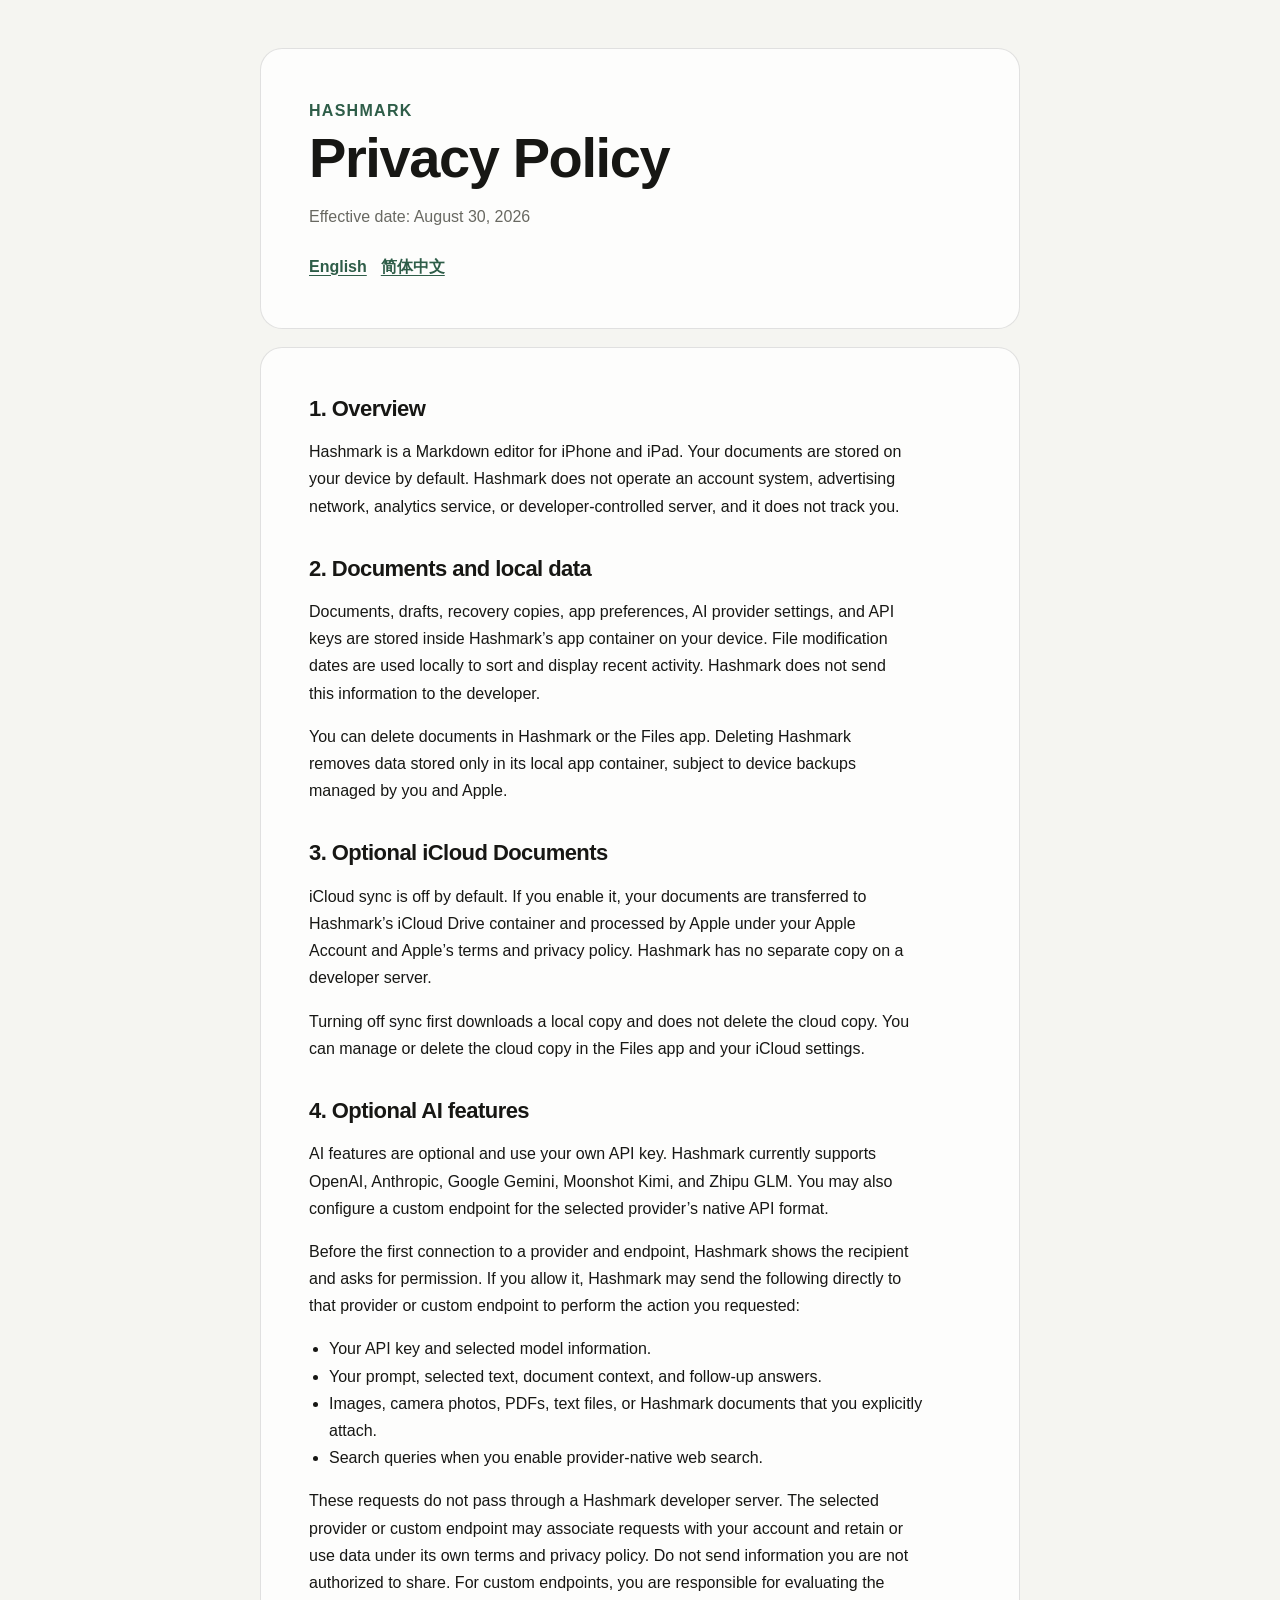
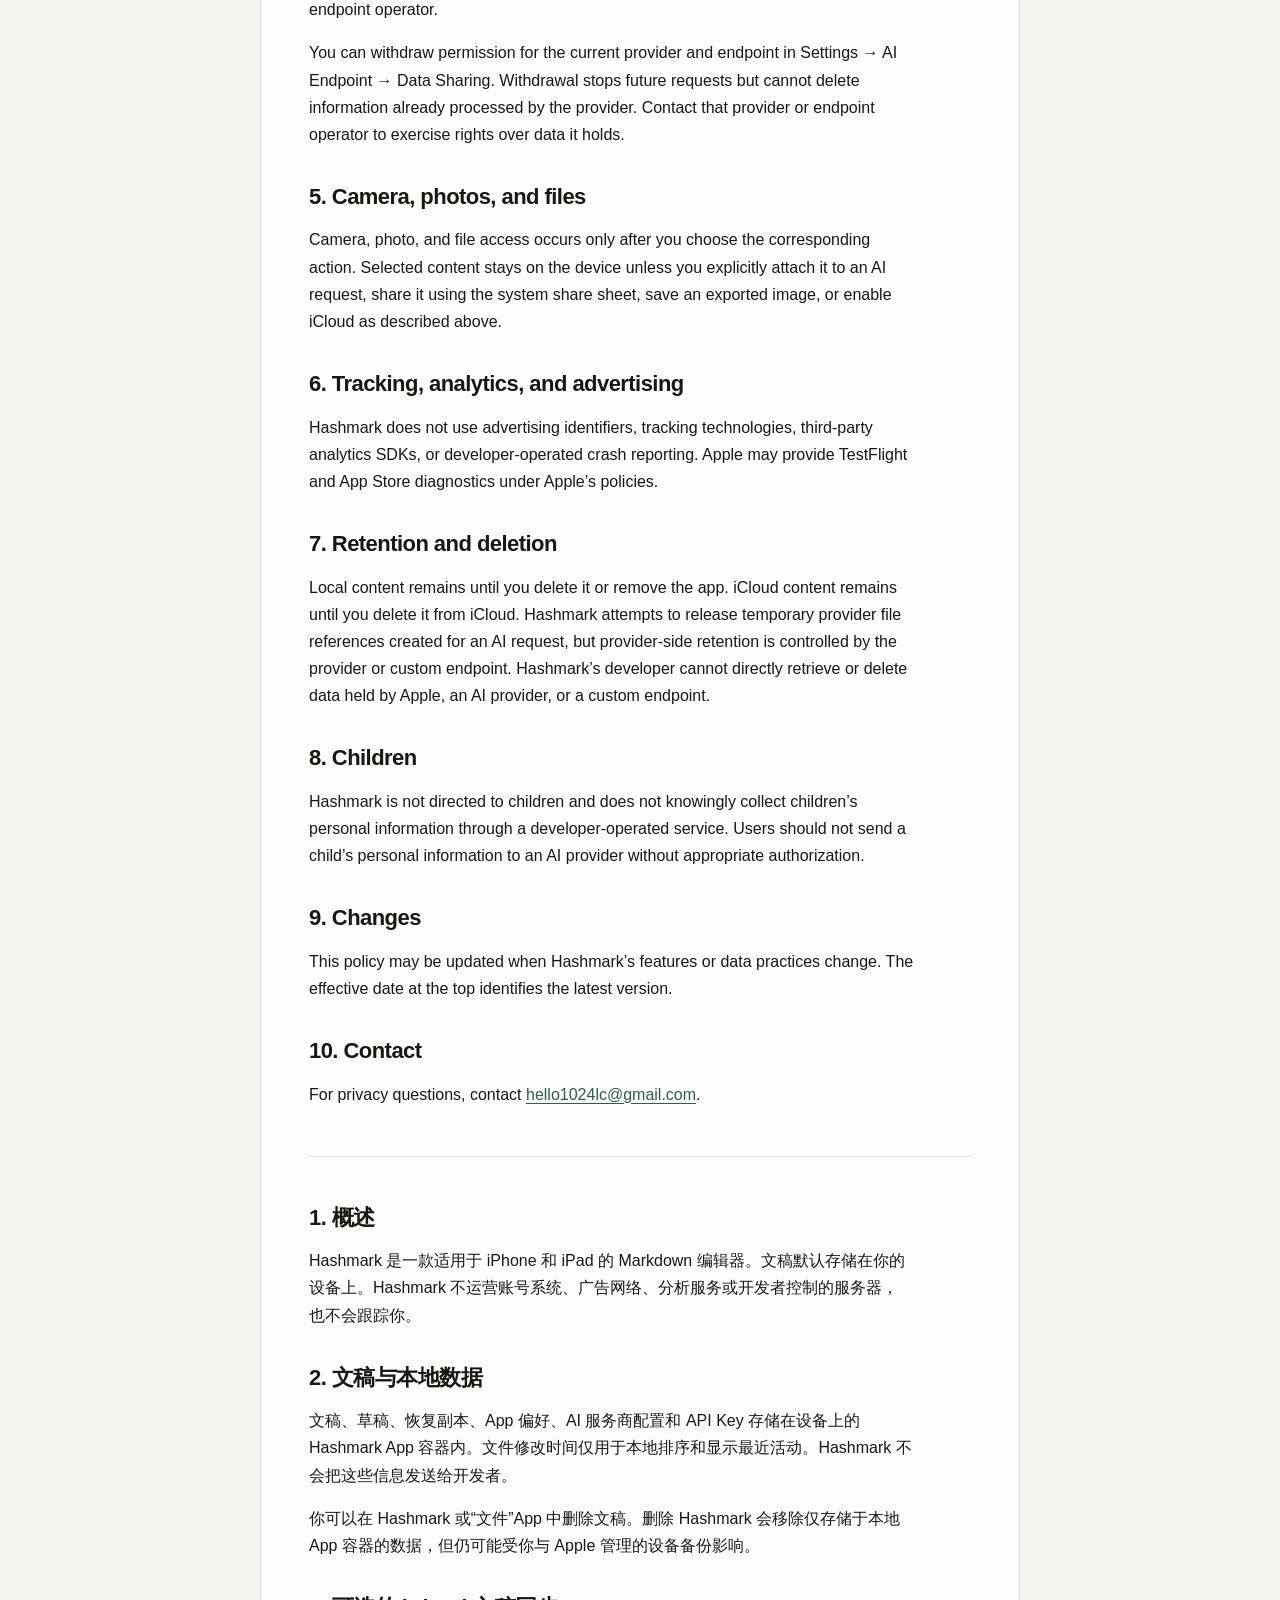
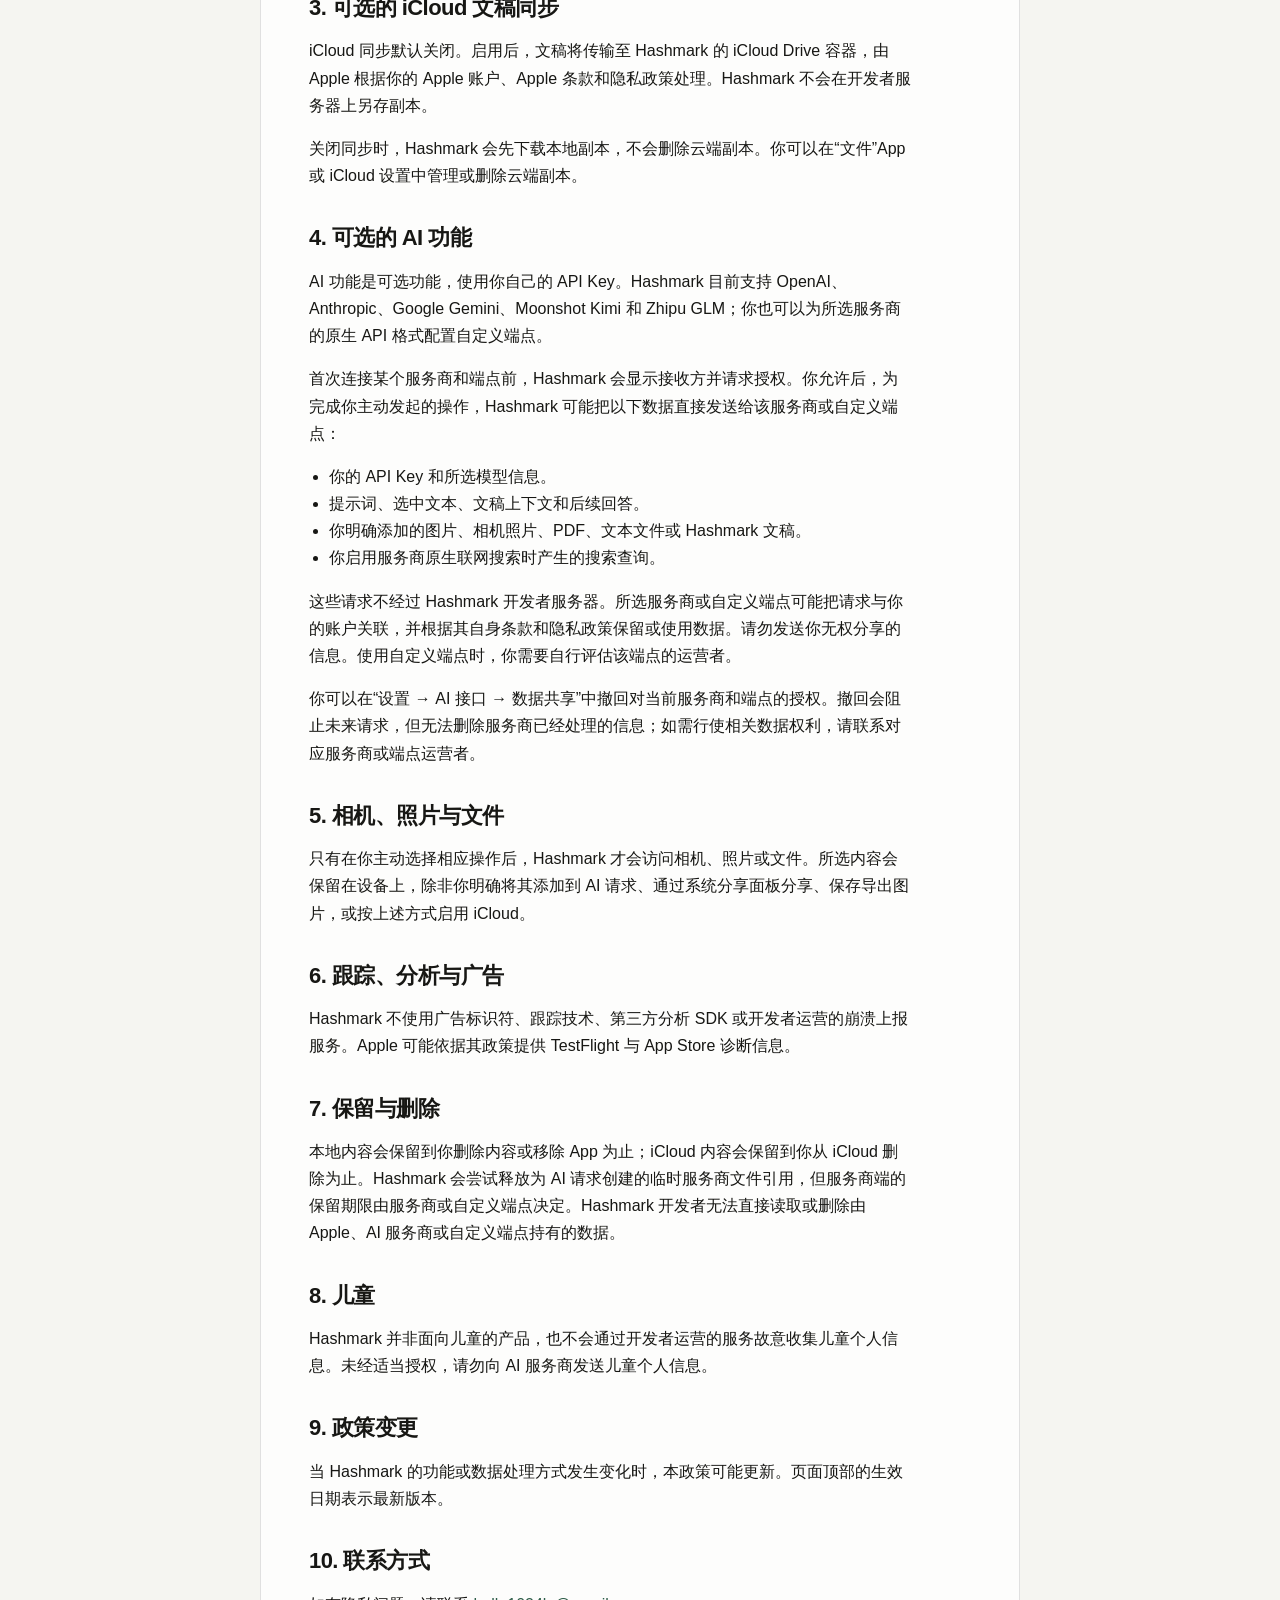
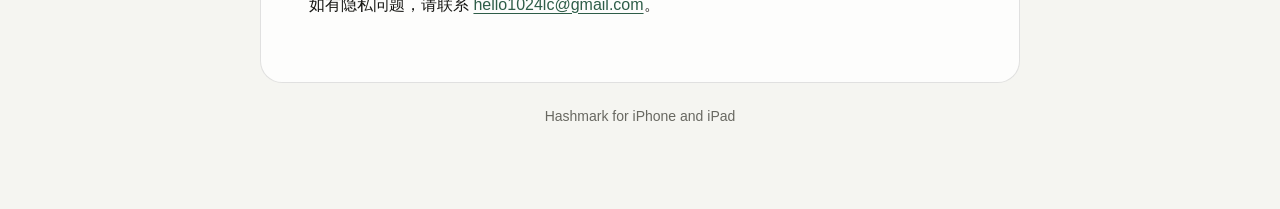
==== docs/privacy/index.html @ 3fbb25d0 "补齐隐私合规并准备 TestFlight 发布" ====
<!doctype html>
<html lang="en">
<head>
  <meta charset="utf-8">
  <meta name="viewport" content="width=device-width, initial-scale=1">
  <meta name="color-scheme" content="light dark">
  <title>Hashmark Privacy Policy</title>
  <meta name="description" content="Privacy Policy for the Hashmark Markdown editor for iPhone and iPad.">
  <style>
    :root {
      color-scheme: light dark;
      --page: #f5f5f1;
      --surface: rgba(255, 255, 255, 0.78);
      --text: #171714;
      --muted: #686861;
      --line: rgba(23, 23, 20, 0.12);
      --accent: #2e5d48;
    }
    @media (prefers-color-scheme: dark) {
      :root {
        --page: #111210;
        --surface: rgba(30, 31, 28, 0.82);
        --text: #f1f0e9;
        --muted: #b0afa7;
        --line: rgba(241, 240, 233, 0.14);
        --accent: #9bc8ae;
      }
    }
    * { box-sizing: border-box; }
    body {
      margin: 0;
      background: var(--page);
      color: var(--text);
      font: 16px/1.7 -apple-system, BlinkMacSystemFont, "SF Pro Text", "Segoe UI", sans-serif;
    }
    main {
      width: min(760px, calc(100% - 32px));
      margin: 48px auto 80px;
    }
    header, article {
      background: var(--surface);
      border: 1px solid var(--line);
      border-radius: 22px;
      padding: clamp(24px, 5vw, 48px);
      backdrop-filter: blur(18px);
      -webkit-backdrop-filter: blur(18px);
    }
    article { margin-top: 18px; }
    h1, h2 { letter-spacing: -0.025em; line-height: 1.2; }
    h1 { margin: 0 0 12px; font-size: clamp(34px, 8vw, 56px); }
    h2 { margin: 36px 0 10px; font-size: 22px; }
    h2:first-child { margin-top: 0; }
    p, li { max-width: 68ch; }
    ul { padding-left: 1.25rem; }
    a { color: var(--accent); text-underline-offset: 3px; }
    .eyebrow { color: var(--accent); font-weight: 700; letter-spacing: .08em; text-transform: uppercase; }
    .meta { color: var(--muted); margin: 0; }
    .languages { display: flex; gap: 14px; margin-top: 22px; }
    .languages a { font-weight: 600; }
    .notice {
      border-left: 3px solid var(--accent);
      padding-left: 16px;
      color: var(--muted);
    }
    .divider { border: 0; border-top: 1px solid var(--line); margin: 48px 0; }
    footer { color: var(--muted); margin-top: 22px; text-align: center; font-size: 14px; }
  </style>
</head>
<body>
  <main>
    <header>
      <div class="eyebrow">Hashmark</div>
      <h1>Privacy Policy</h1>
      <p class="meta">Effective date: August 30, 2026</p>
      <nav class="languages" aria-label="Language">
        <a href="#english">English</a>
        <a href="#chinese" lang="zh-Hans">简体中文</a>
      </nav>
    </header>

    <article id="english" lang="en">
      <h2>1. Overview</h2>
      <p>Hashmark is a Markdown editor for iPhone and iPad. Your documents are stored on your device by default. Hashmark does not operate an account system, advertising network, analytics service, or developer-controlled server, and it does not track you.</p>

      <h2>2. Documents and local data</h2>
      <p>Documents, drafts, recovery copies, app preferences, AI provider settings, and API keys are stored inside Hashmark’s app container on your device. File modification dates are used locally to sort and display recent activity. Hashmark does not send this information to the developer.</p>
      <p>You can delete documents in Hashmark or the Files app. Deleting Hashmark removes data stored only in its local app container, subject to device backups managed by you and Apple.</p>

      <h2>3. Optional iCloud Documents</h2>
      <p>iCloud sync is off by default. If you enable it, your documents are transferred to Hashmark’s iCloud Drive container and processed by Apple under your Apple Account and Apple’s terms and privacy policy. Hashmark has no separate copy on a developer server.</p>
      <p>Turning off sync first downloads a local copy and does not delete the cloud copy. You can manage or delete the cloud copy in the Files app and your iCloud settings.</p>

      <h2>4. Optional AI features</h2>
      <p>AI features are optional and use your own API key. Hashmark currently supports OpenAI, Anthropic, Google Gemini, Moonshot Kimi, and Zhipu GLM. You may also configure a custom endpoint for the selected provider’s native API format.</p>
      <p>Before the first connection to a provider and endpoint, Hashmark shows the recipient and asks for permission. If you allow it, Hashmark may send the following directly to that provider or custom endpoint to perform the action you requested:</p>
      <ul>
        <li>Your API key and selected model information.</li>
        <li>Your prompt, selected text, document context, and follow-up answers.</li>
        <li>Images, camera photos, PDFs, text files, or Hashmark documents that you explicitly attach.</li>
        <li>Search queries when you enable provider-native web search.</li>
      </ul>
      <p>These requests do not pass through a Hashmark developer server. The selected provider or custom endpoint may associate requests with your account and retain or use data under its own terms and privacy policy. Do not send information you are not authorized to share. For custom endpoints, you are responsible for evaluating the endpoint operator.</p>
      <p>You can withdraw permission for the current provider and endpoint in Settings → AI Endpoint → Data Sharing. Withdrawal stops future requests but cannot delete information already processed by the provider. Contact that provider or endpoint operator to exercise rights over data it holds.</p>

      <h2>5. Camera, photos, and files</h2>
      <p>Camera, photo, and file access occurs only after you choose the corresponding action. Selected content stays on the device unless you explicitly attach it to an AI request, share it using the system share sheet, save an exported image, or enable iCloud as described above.</p>

      <h2>6. Tracking, analytics, and advertising</h2>
      <p>Hashmark does not use advertising identifiers, tracking technologies, third-party analytics SDKs, or developer-operated crash reporting. Apple may provide TestFlight and App Store diagnostics under Apple’s policies.</p>

      <h2>7. Retention and deletion</h2>
      <p>Local content remains until you delete it or remove the app. iCloud content remains until you delete it from iCloud. Hashmark attempts to release temporary provider file references created for an AI request, but provider-side retention is controlled by the provider or custom endpoint. Hashmark’s developer cannot directly retrieve or delete data held by Apple, an AI provider, or a custom endpoint.</p>

      <h2>8. Children</h2>
      <p>Hashmark is not directed to children and does not knowingly collect children’s personal information through a developer-operated service. Users should not send a child’s personal information to an AI provider without appropriate authorization.</p>

      <h2>9. Changes</h2>
      <p>This policy may be updated when Hashmark’s features or data practices change. The effective date at the top identifies the latest version.</p>

      <h2>10. Contact</h2>
      <p>For privacy questions, contact <a href="mailto:hello1024lc@gmail.com">hello1024lc@gmail.com</a>.</p>

      <hr class="divider">

      <section id="chinese" lang="zh-Hans">
        <h2>1. 概述</h2>
        <p>Hashmark 是一款适用于 iPhone 和 iPad 的 Markdown 编辑器。文稿默认存储在你的设备上。Hashmark 不运营账号系统、广告网络、分析服务或开发者控制的服务器，也不会跟踪你。</p>

        <h2>2. 文稿与本地数据</h2>
        <p>文稿、草稿、恢复副本、App 偏好、AI 服务商配置和 API Key 存储在设备上的 Hashmark App 容器内。文件修改时间仅用于本地排序和显示最近活动。Hashmark 不会把这些信息发送给开发者。</p>
        <p>你可以在 Hashmark 或“文件”App 中删除文稿。删除 Hashmark 会移除仅存储于本地 App 容器的数据，但仍可能受你与 Apple 管理的设备备份影响。</p>

        <h2>3. 可选的 iCloud 文稿同步</h2>
        <p>iCloud 同步默认关闭。启用后，文稿将传输至 Hashmark 的 iCloud Drive 容器，由 Apple 根据你的 Apple 账户、Apple 条款和隐私政策处理。Hashmark 不会在开发者服务器上另存副本。</p>
        <p>关闭同步时，Hashmark 会先下载本地副本，不会删除云端副本。你可以在“文件”App 或 iCloud 设置中管理或删除云端副本。</p>

        <h2>4. 可选的 AI 功能</h2>
        <p>AI 功能是可选功能，使用你自己的 API Key。Hashmark 目前支持 OpenAI、Anthropic、Google Gemini、Moonshot Kimi 和 Zhipu GLM；你也可以为所选服务商的原生 API 格式配置自定义端点。</p>
        <p>首次连接某个服务商和端点前，Hashmark 会显示接收方并请求授权。你允许后，为完成你主动发起的操作，Hashmark 可能把以下数据直接发送给该服务商或自定义端点：</p>
        <ul>
          <li>你的 API Key 和所选模型信息。</li>
          <li>提示词、选中文本、文稿上下文和后续回答。</li>
          <li>你明确添加的图片、相机照片、PDF、文本文件或 Hashmark 文稿。</li>
          <li>你启用服务商原生联网搜索时产生的搜索查询。</li>
        </ul>
        <p>这些请求不经过 Hashmark 开发者服务器。所选服务商或自定义端点可能把请求与你的账户关联，并根据其自身条款和隐私政策保留或使用数据。请勿发送你无权分享的信息。使用自定义端点时，你需要自行评估该端点的运营者。</p>
        <p>你可以在“设置 → AI 接口 → 数据共享”中撤回对当前服务商和端点的授权。撤回会阻止未来请求，但无法删除服务商已经处理的信息；如需行使相关数据权利，请联系对应服务商或端点运营者。</p>

        <h2>5. 相机、照片与文件</h2>
        <p>只有在你主动选择相应操作后，Hashmark 才会访问相机、照片或文件。所选内容会保留在设备上，除非你明确将其添加到 AI 请求、通过系统分享面板分享、保存导出图片，或按上述方式启用 iCloud。</p>

        <h2>6. 跟踪、分析与广告</h2>
        <p>Hashmark 不使用广告标识符、跟踪技术、第三方分析 SDK 或开发者运营的崩溃上报服务。Apple 可能依据其政策提供 TestFlight 与 App Store 诊断信息。</p>

        <h2>7. 保留与删除</h2>
        <p>本地内容会保留到你删除内容或移除 App 为止；iCloud 内容会保留到你从 iCloud 删除为止。Hashmark 会尝试释放为 AI 请求创建的临时服务商文件引用，但服务商端的保留期限由服务商或自定义端点决定。Hashmark 开发者无法直接读取或删除由 Apple、AI 服务商或自定义端点持有的数据。</p>

        <h2>8. 儿童</h2>
        <p>Hashmark 并非面向儿童的产品，也不会通过开发者运营的服务故意收集儿童个人信息。未经适当授权，请勿向 AI 服务商发送儿童个人信息。</p>

        <h2>9. 政策变更</h2>
        <p>当 Hashmark 的功能或数据处理方式发生变化时，本政策可能更新。页面顶部的生效日期表示最新版本。</p>

        <h2>10. 联系方式</h2>
        <p>如有隐私问题，请联系 <a href="mailto:hello1024lc@gmail.com">hello1024lc@gmail.com</a>。</p>
      </section>
    </article>

    <footer>Hashmark for iPhone and iPad</footer>
  </main>
</body>
</html>
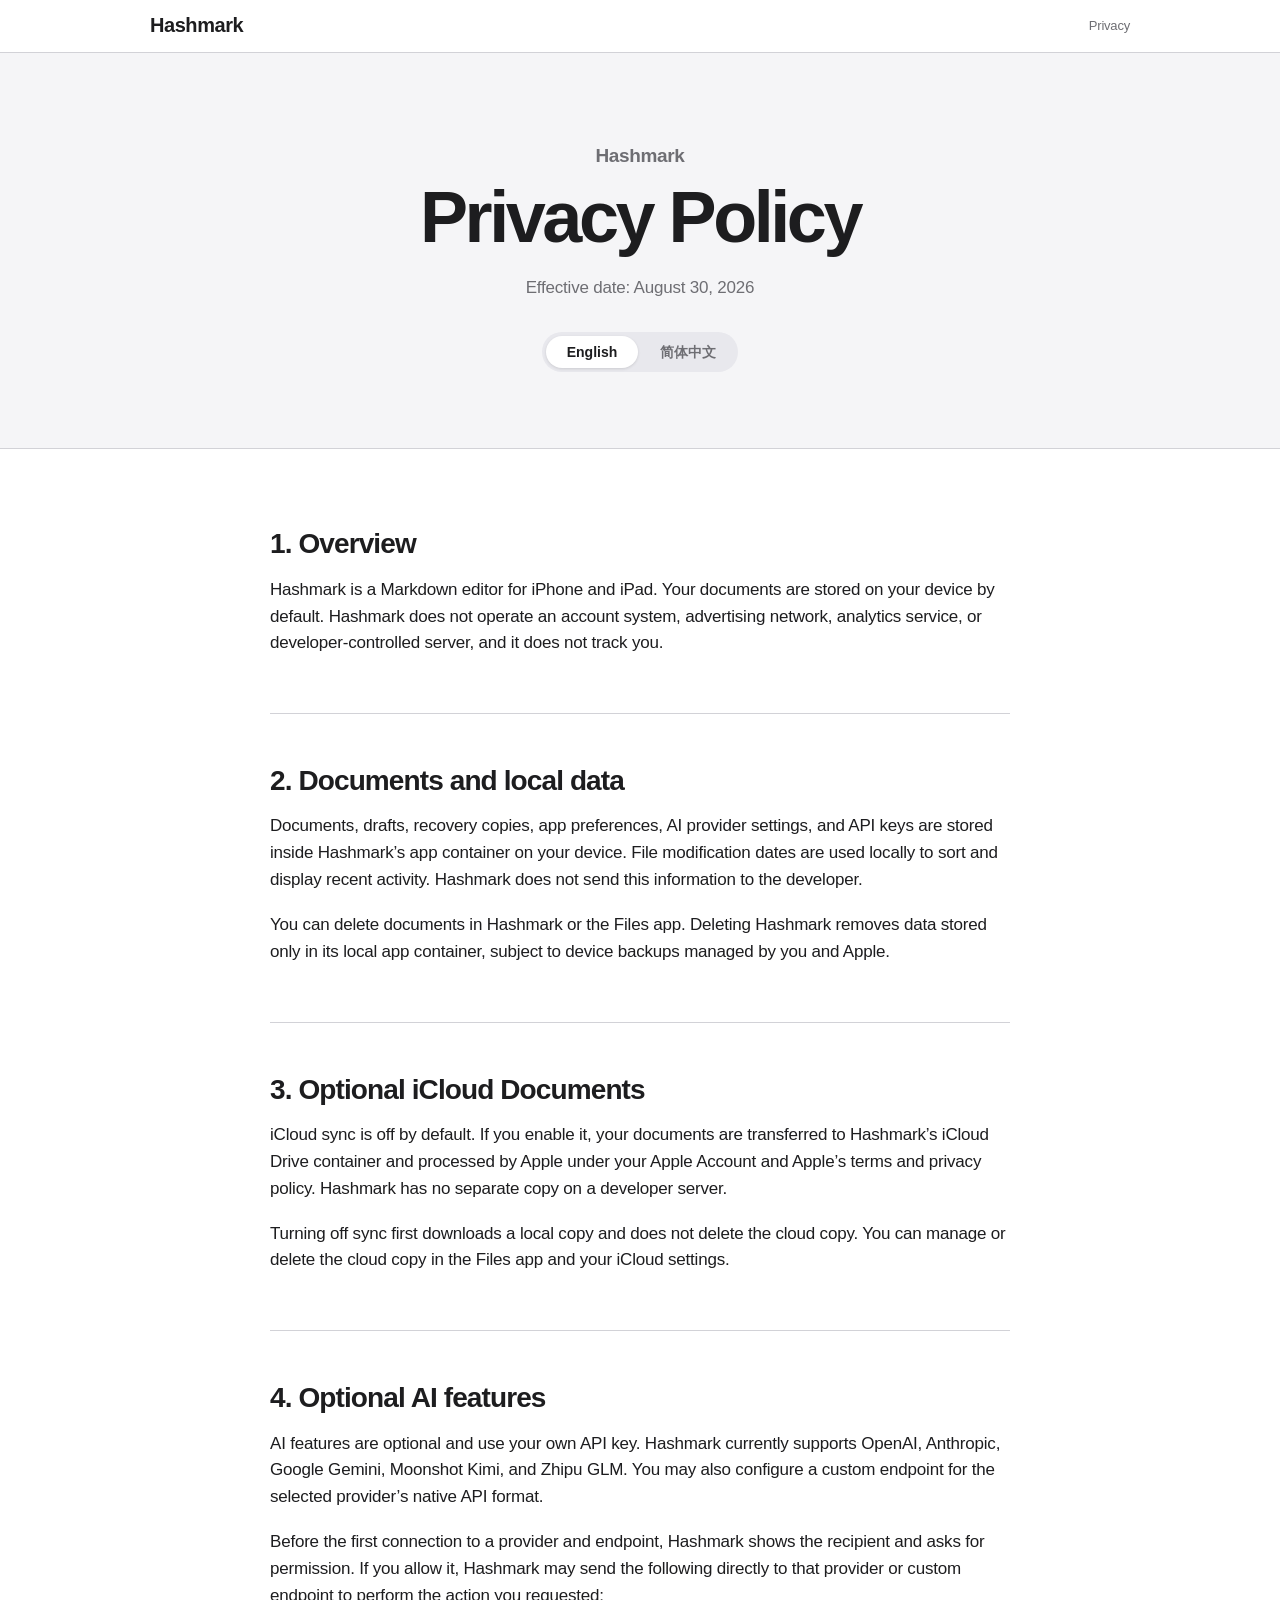
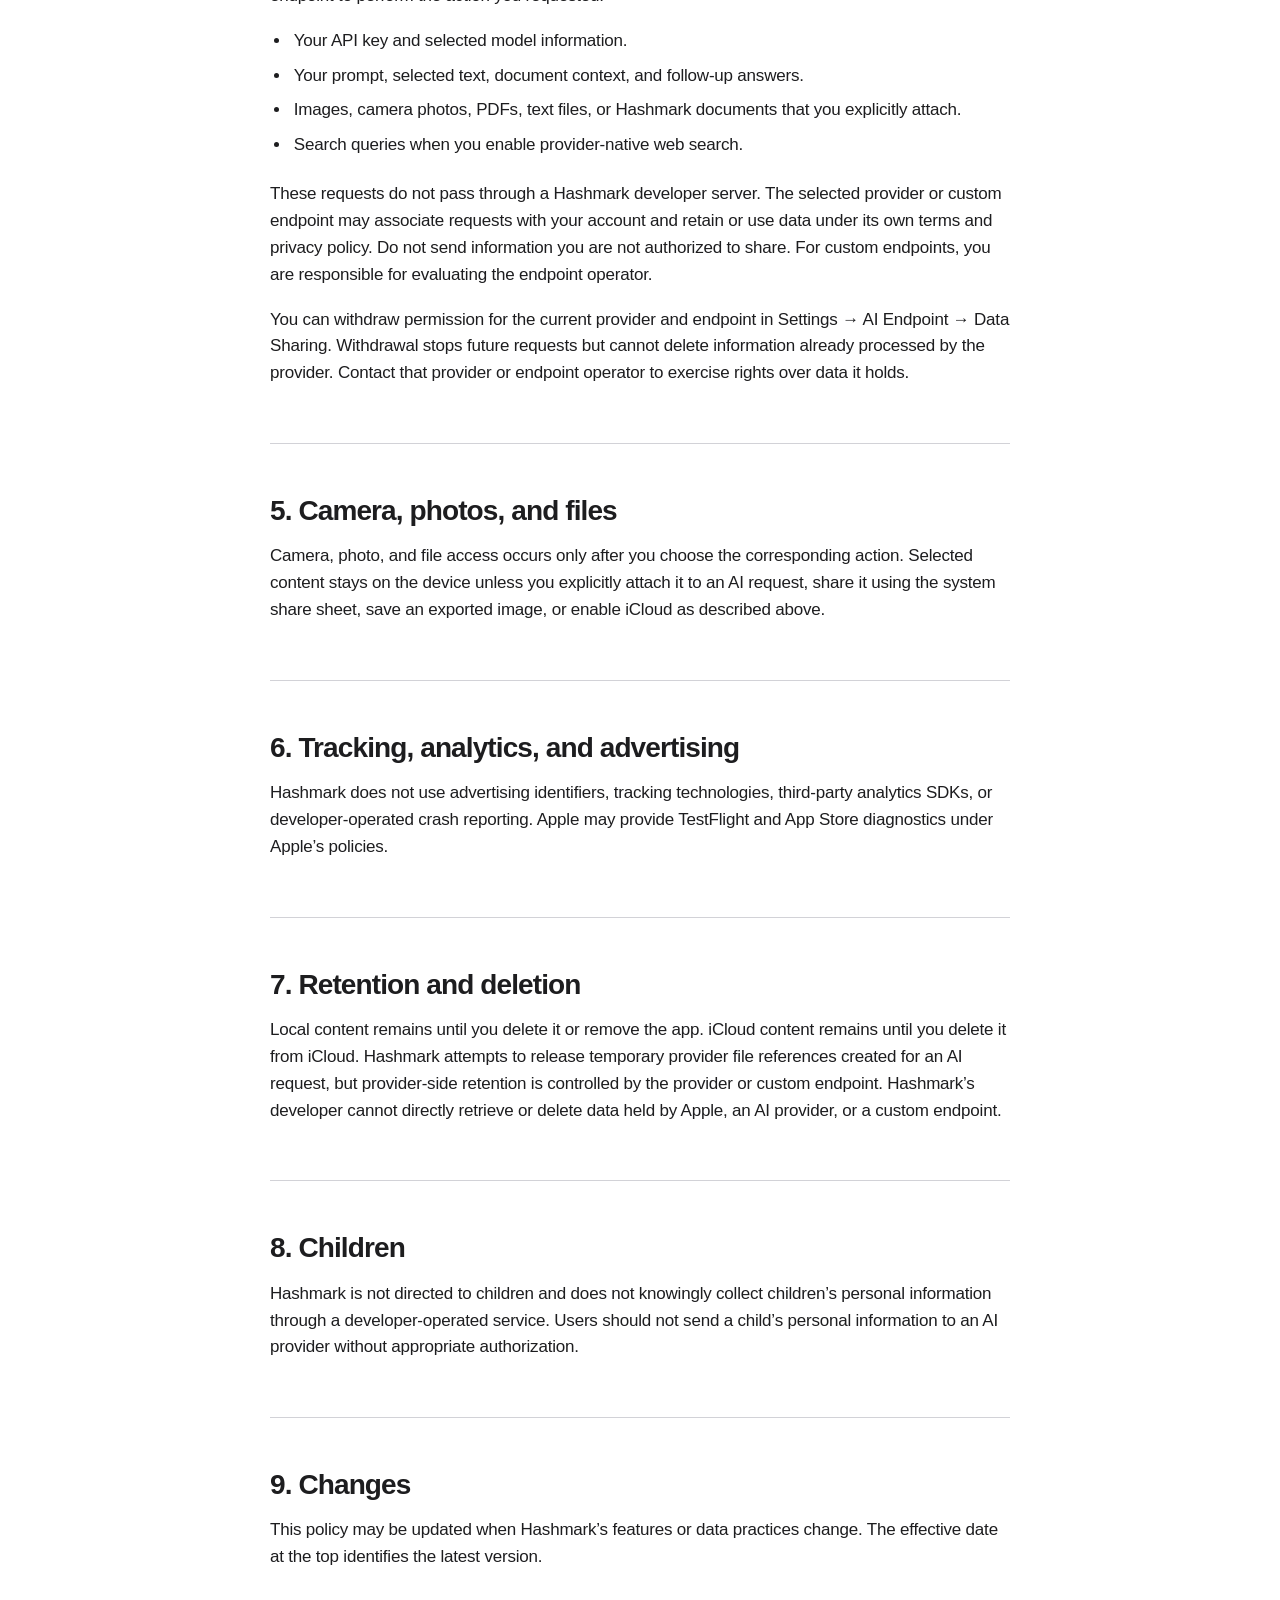
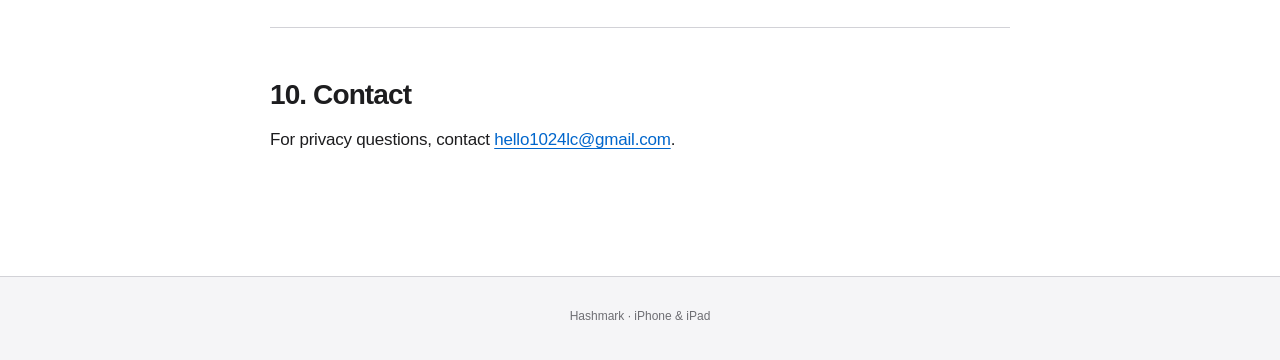
==== commit a5edfb9f: "优化隐私政策语言切换与 Apple 风格页面" ====
--- a/docs/privacy/index.html
+++ b/docs/privacy/index.html
@@ -9,76 +9,180 @@
   <style>
     :root {
       color-scheme: light dark;
-      --page: #f5f5f1;
-      --surface: rgba(255, 255, 255, 0.78);
-      --text: #171714;
-      --muted: #686861;
-      --line: rgba(23, 23, 20, 0.12);
-      --accent: #2e5d48;
+      --page: #ffffff;
+      --section: #f5f5f7;
+      --nav: rgba(255, 255, 255, 0.82);
+      --text: #1d1d1f;
+      --muted: #6e6e73;
+      --line: #d2d2d7;
+      --accent: #0066cc;
+      --segment: #e8e8ed;
+      --segment-active: #ffffff;
+      --segment-active-text: #1d1d1f;
     }
     @media (prefers-color-scheme: dark) {
       :root {
-        --page: #111210;
-        --surface: rgba(30, 31, 28, 0.82);
-        --text: #f1f0e9;
-        --muted: #b0afa7;
-        --line: rgba(241, 240, 233, 0.14);
-        --accent: #9bc8ae;
+        --page: #000000;
+        --section: #1d1d1f;
+        --nav: rgba(22, 22, 23, 0.82);
+        --text: #f5f5f7;
+        --muted: #a1a1a6;
+        --line: #424245;
+        --accent: #2997ff;
+        --segment: #2c2c2e;
+        --segment-active: #f5f5f7;
+        --segment-active-text: #1d1d1f;
       }
     }
     * { box-sizing: border-box; }
+    html { -webkit-text-size-adjust: 100%; }
     body {
       margin: 0;
       background: var(--page);
       color: var(--text);
-      font: 16px/1.7 -apple-system, BlinkMacSystemFont, "SF Pro Text", "Segoe UI", sans-serif;
-    }
-    main {
-      width: min(760px, calc(100% - 32px));
-      margin: 48px auto 80px;
-    }
-    header, article {
-      background: var(--surface);
-      border: 1px solid var(--line);
-      border-radius: 22px;
-      padding: clamp(24px, 5vw, 48px);
-      backdrop-filter: blur(18px);
-      -webkit-backdrop-filter: blur(18px);
-    }
-    article { margin-top: 18px; }
-    h1, h2 { letter-spacing: -0.025em; line-height: 1.2; }
-    h1 { margin: 0 0 12px; font-size: clamp(34px, 8vw, 56px); }
-    h2 { margin: 36px 0 10px; font-size: 22px; }
-    h2:first-child { margin-top: 0; }
-    p, li { max-width: 68ch; }
-    ul { padding-left: 1.25rem; }
+      font: 17px/1.58 -apple-system, BlinkMacSystemFont, "SF Pro Text", "Helvetica Neue", Arial, sans-serif;
+      letter-spacing: -0.012em;
+      -webkit-font-smoothing: antialiased;
+    }
+    .site-nav {
+      position: sticky;
+      top: 0;
+      z-index: 10;
+      border-bottom: 1px solid var(--line);
+      background: var(--nav);
+      backdrop-filter: saturate(180%) blur(20px);
+      -webkit-backdrop-filter: saturate(180%) blur(20px);
+    }
+    .site-nav-inner {
+      width: min(980px, calc(100% - 44px));
+      height: 52px;
+      margin: 0 auto;
+      display: flex;
+      align-items: center;
+      justify-content: space-between;
+    }
+    .wordmark { font-size: 20px; font-weight: 600; letter-spacing: -0.022em; }
+    .nav-section { color: var(--muted); font-size: 13px; font-weight: 500; }
+    main { min-height: calc(100vh - 52px); }
+    .hero {
+      border-bottom: 1px solid var(--line);
+      background: var(--section);
+      padding: 88px 24px 76px;
+      text-align: center;
+    }
+    .hero-inner { width: min(760px, 100%); margin: 0 auto; }
+    h1, h2 { line-height: 1.08; }
+    h1 {
+      margin: 8px 0 18px;
+      font-size: clamp(46px, 8vw, 72px);
+      font-weight: 700;
+      letter-spacing: -0.048em;
+    }
+    h2 {
+      margin: 56px 0 17px;
+      padding-top: 52px;
+      border-top: 1px solid var(--line);
+      font-size: 28px;
+      font-weight: 600;
+      letter-spacing: -0.032em;
+    }
+    h2:first-child { margin-top: 0; padding-top: 0; border-top: 0; }
+    p { margin: 0 0 18px; }
+    ul { margin: 2px 0 22px; padding-left: 1.3rem; }
+    li { margin: 8px 0; padding-left: 3px; }
     a { color: var(--accent); text-underline-offset: 3px; }
-    .eyebrow { color: var(--accent); font-weight: 700; letter-spacing: .08em; text-transform: uppercase; }
-    .meta { color: var(--muted); margin: 0; }
-    .languages { display: flex; gap: 14px; margin-top: 22px; }
-    .languages a { font-weight: 600; }
-    .notice {
-      border-left: 3px solid var(--accent);
-      padding-left: 16px;
+    .eyebrow {
       color: var(--muted);
-    }
-    .divider { border: 0; border-top: 1px solid var(--line); margin: 48px 0; }
-    footer { color: var(--muted); margin-top: 22px; text-align: center; font-size: 14px; }
+      font-size: 19px;
+      font-weight: 600;
+      letter-spacing: -0.018em;
+    }
+    .meta { color: var(--muted); margin: 0; font-size: 17px; }
+    .languages {
+      display: inline-flex;
+      gap: 4px;
+      margin-top: 30px;
+      padding: 4px;
+      border-radius: 999px;
+      background: var(--segment);
+    }
+    .language-option {
+      appearance: none;
+      border: 0;
+      border-radius: 999px;
+      min-width: 92px;
+      padding: 8px 15px;
+      background: transparent;
+      color: var(--muted);
+      font: inherit;
+      font-size: 14px;
+      font-weight: 600;
+      line-height: 1.2;
+      cursor: pointer;
+    }
+    .language-option[aria-pressed="true"] {
+      background: var(--segment-active);
+      color: var(--segment-active-text);
+      box-shadow: 0 1px 3px rgba(0, 0, 0, 0.12);
+    }
+    .language-option:focus-visible {
+      outline: 3px solid var(--accent);
+      outline-offset: 2px;
+    }
+    .localized-copy[hidden], .policy-panel[hidden] { display: none; }
+    .policy-panel {
+      width: min(740px, calc(100% - 48px));
+      margin: 0 auto;
+      padding: 80px 0 104px;
+    }
+    footer {
+      border-top: 1px solid var(--line);
+      background: var(--section);
+      color: var(--muted);
+      padding: 30px 24px 34px;
+      text-align: center;
+      font-size: 12px;
+      letter-spacing: 0;
+    }
+    @media (max-width: 600px) {
+      .site-nav-inner { width: calc(100% - 32px); }
+      .hero { padding: 58px 20px 52px; }
+      h1 { font-size: 44px; }
+      .policy-panel { width: calc(100% - 40px); padding: 58px 0 76px; }
+      h2 { margin-top: 44px; padding-top: 42px; font-size: 25px; }
+    }
   </style>
 </head>
 <body>
+  <div class="site-nav">
+    <div class="site-nav-inner">
+      <span class="wordmark">Hashmark</span>
+      <span class="nav-section">
+        <span class="localized-copy" data-language-copy="en">Privacy</span>
+        <span class="localized-copy" data-language-copy="zh-Hans" lang="zh-Hans" hidden>隐私</span>
+      </span>
+    </div>
+  </div>
   <main>
-    <header>
-      <div class="eyebrow">Hashmark</div>
-      <h1>Privacy Policy</h1>
-      <p class="meta">Effective date: August 30, 2026</p>
-      <nav class="languages" aria-label="Language">
-        <a href="#english">English</a>
-        <a href="#chinese" lang="zh-Hans">简体中文</a>
-      </nav>
+    <header class="hero">
+      <div class="hero-inner">
+        <div class="eyebrow">Hashmark</div>
+        <h1>
+          <span class="localized-copy" data-language-copy="en">Privacy Policy</span>
+          <span class="localized-copy" data-language-copy="zh-Hans" lang="zh-Hans" hidden>隐私政策</span>
+        </h1>
+        <p class="meta">
+          <span class="localized-copy" data-language-copy="en">Effective date: August 30, 2026</span>
+          <span class="localized-copy" data-language-copy="zh-Hans" lang="zh-Hans" hidden>生效日期：2026 年 8 月 30 日</span>
+        </p>
+        <nav class="languages" id="language-selector" aria-label="Policy language">
+          <button class="language-option" type="button" data-language-option="en" aria-controls="english" aria-pressed="true">English</button>
+          <button class="language-option" type="button" data-language-option="zh-Hans" aria-controls="chinese" aria-pressed="false" lang="zh-Hans">简体中文</button>
+        </nav>
+      </div>
     </header>
 
-    <article id="english" lang="en">
+    <article class="policy-panel" id="english" lang="en">
       <h2>1. Overview</h2>
       <p>Hashmark is a Markdown editor for iPhone and iPad. Your documents are stored on your device by default. Hashmark does not operate an account system, advertising network, analytics service, or developer-controlled server, and it does not track you.</p>
 
@@ -119,10 +223,9 @@
 
       <h2>10. Contact</h2>
       <p>For privacy questions, contact <a href="mailto:hello1024lc@gmail.com">hello1024lc@gmail.com</a>.</p>
-
-      <hr class="divider">
-
-      <section id="chinese" lang="zh-Hans">
+    </article>
+
+    <article class="policy-panel" id="chinese" lang="zh-Hans" hidden>
         <h2>1. 概述</h2>
         <p>Hashmark 是一款适用于 iPhone 和 iPad 的 Markdown 编辑器。文稿默认存储在你的设备上。Hashmark 不运营账号系统、广告网络、分析服务或开发者控制的服务器，也不会跟踪你。</p>
 
@@ -163,10 +266,78 @@
 
         <h2>10. 联系方式</h2>
         <p>如有隐私问题，请联系 <a href="mailto:hello1024lc@gmail.com">hello1024lc@gmail.com</a>。</p>
-      </section>
     </article>
 
-    <footer>Hashmark for iPhone and iPad</footer>
+    <footer>Hashmark · iPhone &amp; iPad</footer>
   </main>
+  <script>
+    (() => {
+      const languageOptions = Array.from(document.querySelectorAll("[data-language-option]"));
+      const localizedCopies = Array.from(document.querySelectorAll("[data-language-copy]"));
+      const languageSelector = document.getElementById("language-selector");
+      const description = document.querySelector('meta[name="description"]');
+      const panels = {
+        en: document.getElementById("english"),
+        "zh-Hans": document.getElementById("chinese")
+      };
+
+      const languageFromHash = () => {
+        const hash = window.location.hash.toLowerCase();
+        if (hash === "#chinese" || hash === "#zh-hans") return "zh-Hans";
+        if (hash === "#english" || hash === "#en") return "en";
+        return null;
+      };
+
+      const preferredLanguage = () => {
+        const languages = navigator.languages?.length
+          ? navigator.languages
+          : [navigator.language || "en"];
+        return languages.some((language) => language.toLowerCase().startsWith("zh"))
+          ? "zh-Hans"
+          : "en";
+      };
+
+      const showLanguage = (language, updateHash = false) => {
+        const selected = language === "zh-Hans" ? "zh-Hans" : "en";
+        document.documentElement.lang = selected;
+        document.title = selected === "zh-Hans"
+          ? "Hashmark 隐私政策"
+          : "Hashmark Privacy Policy";
+        languageSelector.setAttribute(
+          "aria-label",
+          selected === "zh-Hans" ? "隐私政策语言" : "Policy language"
+        );
+        description.content = selected === "zh-Hans"
+          ? "Hashmark iPhone 与 iPad Markdown 编辑器隐私政策。"
+          : "Privacy Policy for the Hashmark Markdown editor for iPhone and iPad.";
+
+        Object.entries(panels).forEach(([key, panel]) => {
+          panel.hidden = key !== selected;
+        });
+        localizedCopies.forEach((copy) => {
+          copy.hidden = copy.dataset.languageCopy !== selected;
+        });
+        languageOptions.forEach((option) => {
+          option.setAttribute("aria-pressed", String(option.dataset.languageOption === selected));
+        });
+
+        if (updateHash) {
+          const hash = selected === "zh-Hans" ? "#chinese" : "#english";
+          history.replaceState(null, "", hash);
+        }
+      };
+
+      languageOptions.forEach((option) => {
+        option.addEventListener("click", () => {
+          showLanguage(option.dataset.languageOption, true);
+        });
+      });
+      window.addEventListener("hashchange", () => {
+        showLanguage(languageFromHash() || preferredLanguage());
+      });
+
+      showLanguage(languageFromHash() || preferredLanguage());
+    })();
+  </script>
 </body>
 </html>
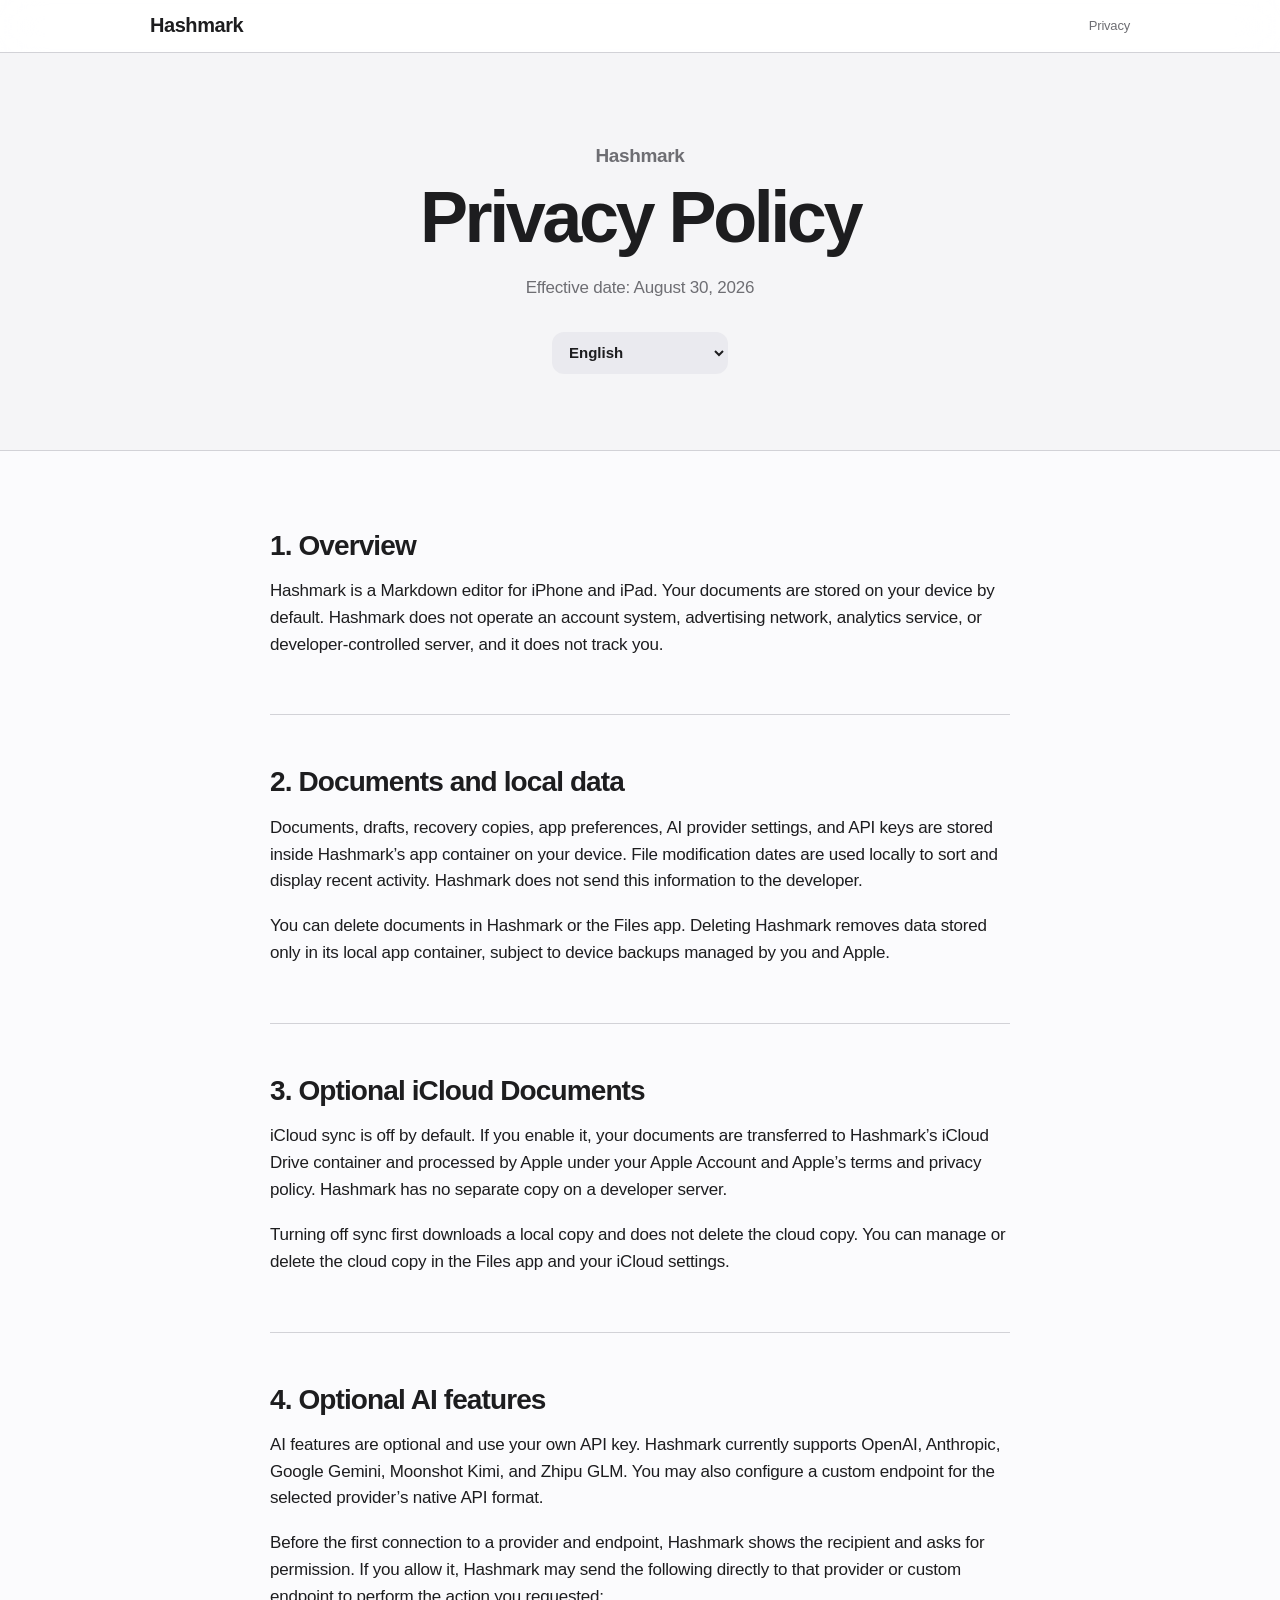
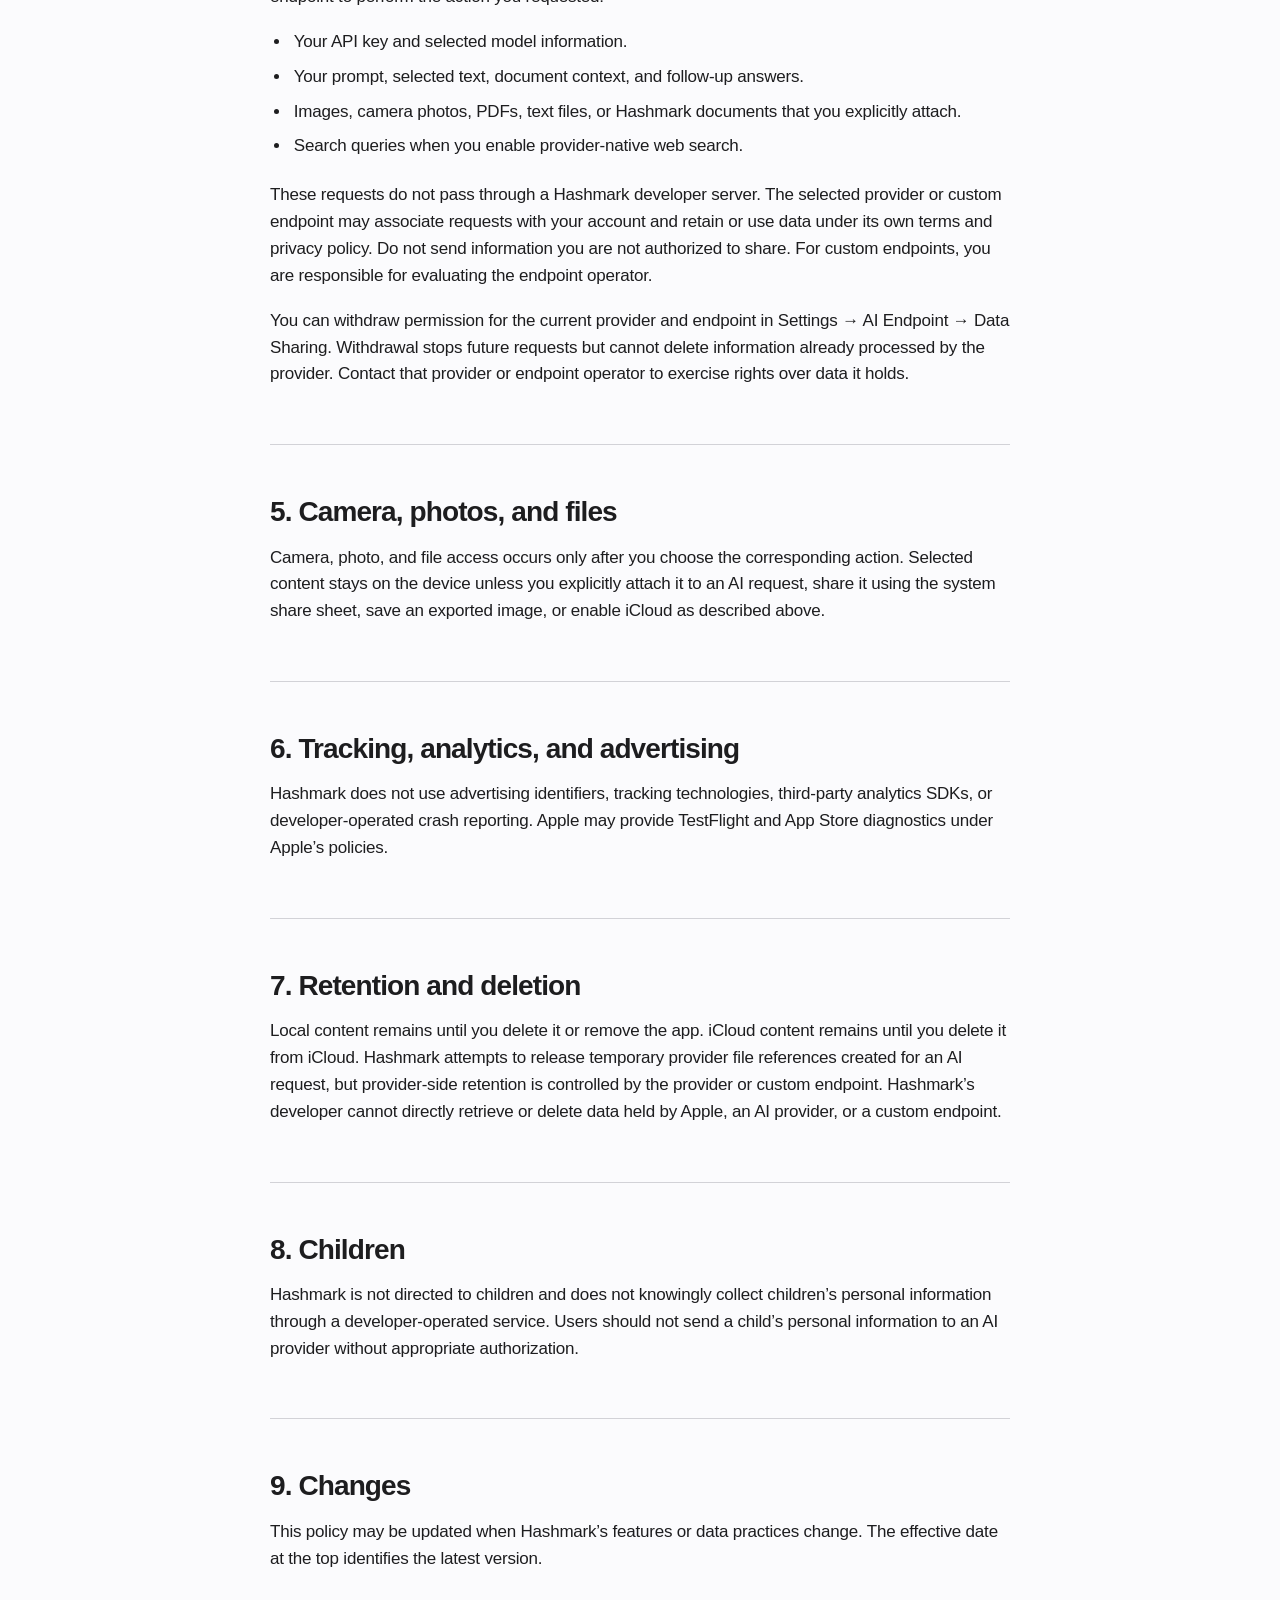
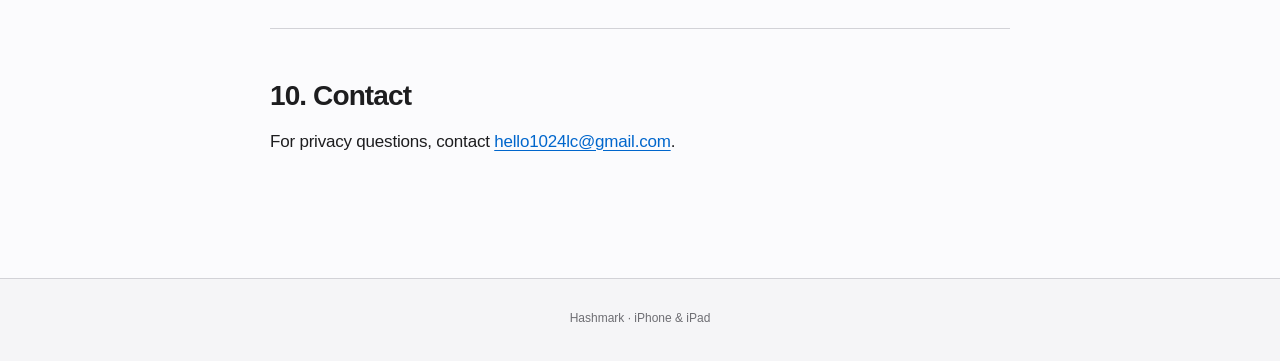
==== commit 6ff20259: "完善七语言隐私政策与显式语言路由" ====
--- a/docs/privacy/index.html
+++ b/docs/privacy/index.html
@@ -9,29 +9,27 @@
   <style>
     :root {
       color-scheme: light dark;
-      --page: #ffffff;
+      --page: #fbfbfd;
       --section: #f5f5f7;
       --nav: rgba(255, 255, 255, 0.82);
       --text: #1d1d1f;
       --muted: #6e6e73;
       --line: #d2d2d7;
       --accent: #0066cc;
-      --segment: #e8e8ed;
-      --segment-active: #ffffff;
-      --segment-active-text: #1d1d1f;
+      --control: rgba(232, 232, 237, 0.82);
+      --control-hover: #e2e2e7;
     }
     @media (prefers-color-scheme: dark) {
       :root {
-        --page: #000000;
+        --page: #0f0f11;
         --section: #1d1d1f;
         --nav: rgba(22, 22, 23, 0.82);
         --text: #f5f5f7;
         --muted: #a1a1a6;
         --line: #424245;
         --accent: #2997ff;
-        --segment: #2c2c2e;
-        --segment-active: #f5f5f7;
-        --segment-active-text: #1d1d1f;
+        --control: rgba(44, 44, 46, 0.9);
+        --control-hover: #3a3a3c;
       }
     }
     * { box-sizing: border-box; }
@@ -71,7 +69,11 @@
       text-align: center;
     }
     .hero-inner { width: min(760px, 100%); margin: 0 auto; }
-    h1, h2 { line-height: 1.08; }
+    h1, h2 {
+      line-height: 1.08;
+      overflow-wrap: anywhere;
+      hyphens: auto;
+    }
     h1 {
       margin: 8px 0 18px;
       font-size: clamp(46px, 8vw, 72px);
@@ -98,36 +100,42 @@
       letter-spacing: -0.018em;
     }
     .meta { color: var(--muted); margin: 0; font-size: 17px; }
-    .languages {
+    .language-control {
       display: inline-flex;
-      gap: 4px;
+      align-items: center;
       margin-top: 30px;
-      padding: 4px;
-      border-radius: 999px;
-      background: var(--segment);
-    }
-    .language-option {
-      appearance: none;
-      border: 0;
-      border-radius: 999px;
-      min-width: 92px;
-      padding: 8px 15px;
-      background: transparent;
-      color: var(--muted);
+      border-radius: 12px;
+    }
+    .language-select {
+      min-width: 176px;
+      min-height: 42px;
+      border: 1px solid transparent;
+      border-radius: 12px;
+      padding: 8px 12px;
+      background: var(--control);
+      color: var(--text);
       font: inherit;
-      font-size: 14px;
+      font-size: 15px;
       font-weight: 600;
       line-height: 1.2;
       cursor: pointer;
-    }
-    .language-option[aria-pressed="true"] {
-      background: var(--segment-active);
-      color: var(--segment-active-text);
-      box-shadow: 0 1px 3px rgba(0, 0, 0, 0.12);
-    }
-    .language-option:focus-visible {
+      transition: background-color 160ms ease, border-color 160ms ease;
+    }
+    .language-select:hover { background: var(--control-hover); }
+    .language-select:focus-visible {
       outline: 3px solid var(--accent);
-      outline-offset: 2px;
+      outline-offset: 3px;
+    }
+    .visually-hidden {
+      position: absolute;
+      width: 1px;
+      height: 1px;
+      padding: 0;
+      margin: -1px;
+      overflow: hidden;
+      clip: rect(0, 0, 0, 0);
+      white-space: nowrap;
+      border: 0;
     }
     .localized-copy[hidden], .policy-panel[hidden] { display: none; }
     .policy-panel {
@@ -147,9 +155,20 @@
     @media (max-width: 600px) {
       .site-nav-inner { width: calc(100% - 32px); }
       .hero { padding: 58px 20px 52px; }
-      h1 { font-size: 44px; }
+      h1 { font-size: clamp(34px, 11vw, 44px); }
       .policy-panel { width: calc(100% - 40px); padding: 58px 0 76px; }
       h2 { margin-top: 44px; padding-top: 42px; font-size: 25px; }
+      .language-select { min-width: 168px; }
+    }
+    @media (prefers-reduced-motion: reduce) {
+      .language-select { transition: none; }
+    }
+    @media (prefers-reduced-transparency: reduce) {
+      .site-nav {
+        background: var(--page);
+        backdrop-filter: none;
+        -webkit-backdrop-filter: none;
+      }
     }
   </style>
 </head>
@@ -157,32 +176,31 @@
   <div class="site-nav">
     <div class="site-nav-inner">
       <span class="wordmark">Hashmark</span>
-      <span class="nav-section">
-        <span class="localized-copy" data-language-copy="en">Privacy</span>
-        <span class="localized-copy" data-language-copy="zh-Hans" lang="zh-Hans" hidden>隐私</span>
-      </span>
+      <span class="nav-section" id="nav-section-title">Privacy</span>
     </div>
   </div>
   <main>
     <header class="hero">
       <div class="hero-inner">
         <div class="eyebrow">Hashmark</div>
-        <h1>
-          <span class="localized-copy" data-language-copy="en">Privacy Policy</span>
-          <span class="localized-copy" data-language-copy="zh-Hans" lang="zh-Hans" hidden>隐私政策</span>
-        </h1>
-        <p class="meta">
-          <span class="localized-copy" data-language-copy="en">Effective date: August 30, 2026</span>
-          <span class="localized-copy" data-language-copy="zh-Hans" lang="zh-Hans" hidden>生效日期：2026 年 8 月 30 日</span>
-        </p>
-        <nav class="languages" id="language-selector" aria-label="Policy language">
-          <button class="language-option" type="button" data-language-option="en" aria-controls="english" aria-pressed="true">English</button>
-          <button class="language-option" type="button" data-language-option="zh-Hans" aria-controls="chinese" aria-pressed="false" lang="zh-Hans">简体中文</button>
-        </nav>
+        <h1 id="policy-title">Privacy Policy</h1>
+        <p class="meta" id="effective-date">Effective date: August 30, 2026</p>
+        <div class="language-control">
+          <label class="visually-hidden" for="language-selector" id="language-selector-label">Policy language</label>
+          <select class="language-select" id="language-selector" aria-labelledby="language-selector-label">
+            <option value="en">English</option>
+            <option value="zh-Hans">简体中文</option>
+            <option value="zh-Hant">繁體中文</option>
+            <option value="ja">日本語</option>
+            <option value="ko">한국어</option>
+            <option value="de">Deutsch</option>
+            <option value="ru">Русский</option>
+          </select>
+        </div>
       </div>
     </header>
 
-    <article class="policy-panel" id="english" lang="en">
+    <article class="policy-panel" id="policy-en" data-policy-language="en" lang="en">
       <h2>1. Overview</h2>
       <p>Hashmark is a Markdown editor for iPhone and iPad. Your documents are stored on your device by default. Hashmark does not operate an account system, advertising network, analytics service, or developer-controlled server, and it does not track you.</p>
 
@@ -225,7 +243,7 @@
       <p>For privacy questions, contact <a href="mailto:hello1024lc@gmail.com">hello1024lc@gmail.com</a>.</p>
     </article>
 
-    <article class="policy-panel" id="chinese" lang="zh-Hans" hidden>
+    <article class="policy-panel" id="policy-zh-Hans" data-policy-language="zh-Hans" lang="zh-Hans" hidden>
         <h2>1. 概述</h2>
         <p>Hashmark 是一款适用于 iPhone 和 iPad 的 Markdown 编辑器。文稿默认存储在你的设备上。Hashmark 不运营账号系统、广告网络、分析服务或开发者控制的服务器，也不会跟踪你。</p>
 
@@ -268,17 +286,302 @@
         <p>如有隐私问题，请联系 <a href="mailto:hello1024lc@gmail.com">hello1024lc@gmail.com</a>。</p>
     </article>
 
+    <article class="policy-panel" id="policy-zh-Hant" data-policy-language="zh-Hant" lang="zh-Hant" hidden>
+      <h2>1. 概覽</h2>
+      <p>Hashmark 是一款適用於 iPhone 和 iPad 的 Markdown 編輯器。文件預設儲存在你的裝置上。Hashmark 不營運帳號系統、廣告網路、分析服務或由開發者控制的伺服器，也不會追蹤你。</p>
+
+      <h2>2. 文件與本機資料</h2>
+      <p>文件、草稿、復原副本、App 偏好設定、AI 服務提供者設定和 API 金鑰均儲存在裝置上的 Hashmark App 容器內。檔案修改日期僅用於本機排序和顯示最近活動。Hashmark 不會將這些資訊傳送給開發者。</p>
+      <p>你可以在 Hashmark 或「檔案」App 中刪除文件。刪除 Hashmark 會移除僅儲存在本機 App 容器中的資料，但仍可能受到你與 Apple 管理的裝置備份影響。</p>
+
+      <h2>3. 選用的 iCloud 文件同步</h2>
+      <p>iCloud 同步預設關閉。啟用後，文件會傳輸至 Hashmark 的 iCloud Drive 容器，並由 Apple 依照你的 Apple 帳號、Apple 條款及隱私權政策處理。Hashmark 不會在開發者伺服器上另存副本。</p>
+      <p>關閉同步時，Hashmark 會先下載本機副本，且不會刪除雲端副本。你可以在「檔案」App 或 iCloud 設定中管理或刪除雲端副本。</p>
+
+      <h2>4. 選用的 AI 功能</h2>
+      <p>AI 功能為選用功能，並使用你自己的 API 金鑰。Hashmark 目前支援 OpenAI、Anthropic、Google Gemini、Moonshot Kimi 和 Zhipu GLM。你也可以為所選服務提供者的原生 API 格式設定自訂端點。</p>
+      <p>首次連線至某個服務提供者和端點前，Hashmark 會顯示資料接收方並要求你的許可。你允許後，為完成你主動要求的操作，Hashmark 可能將下列資料直接傳送至該服務提供者或自訂端點：</p>
+      <ul>
+        <li>你的 API 金鑰和所選模型資訊。</li>
+        <li>提示詞、選取的文字、文件內容和後續回答。</li>
+        <li>你明確加入的圖片、相機照片、PDF、文字檔或 Hashmark 文件。</li>
+        <li>你啟用服務提供者原生網路搜尋時產生的搜尋查詢。</li>
+      </ul>
+      <p>這些要求不會經過 Hashmark 開發者伺服器。所選服務提供者或自訂端點可能將要求與你的帳號連結，並依照其自身條款及隱私權政策保留或使用資料。請勿傳送你無權分享的資訊。使用自訂端點時，你有責任評估該端點的營運者。</p>
+      <p>你可以在「設定 → AI 端點 → 資料共享」中撤回目前服務提供者和端點的許可。撤回會阻止未來的要求，但無法刪除服務提供者已處理的資訊。如需行使與其持有資料相關的權利，請聯絡該服務提供者或端點營運者。</p>
+
+      <h2>5. 相機、照片與檔案</h2>
+      <p>只有在你主動選擇相應操作後，Hashmark 才會存取相機、照片或檔案。所選內容會保留在裝置上，除非你明確將其加入 AI 要求、透過系統分享表單分享、儲存匯出的圖片，或依照上述方式啟用 iCloud。</p>
+
+      <h2>6. 追蹤、分析與廣告</h2>
+      <p>Hashmark 不使用廣告識別碼、追蹤技術、第三方分析 SDK 或開發者營運的當機回報服務。Apple 可能依照其政策提供 TestFlight 和 App Store 診斷資訊。</p>
+
+      <h2>7. 保留與刪除</h2>
+      <p>本機內容會保留到你刪除內容或移除 App 為止。iCloud 內容會保留到你從 iCloud 刪除為止。Hashmark 會嘗試釋放為 AI 要求建立的暫時服務提供者檔案參照，但服務提供者端的保留期間由該服務提供者或自訂端點控制。Hashmark 開發者無法直接擷取或刪除由 Apple、AI 服務提供者或自訂端點持有的資料。</p>
+
+      <h2>8. 兒童</h2>
+      <p>Hashmark 並非以兒童為對象，也不會透過開發者營運的服務故意收集兒童的個人資訊。未取得適當授權前，請勿將兒童的個人資訊傳送給 AI 服務提供者。</p>
+
+      <h2>9. 政策變更</h2>
+      <p>當 Hashmark 的功能或資料處理方式有所變更時，本政策可能會更新。頁面頂端的生效日期表示最新版本。</p>
+
+      <h2>10. 聯絡方式</h2>
+      <p>如有隱私權問題，請聯絡 <a href="mailto:hello1024lc@gmail.com">hello1024lc@gmail.com</a>。</p>
+    </article>
+
+    <article class="policy-panel" id="policy-ja" data-policy-language="ja" lang="ja" hidden>
+      <h2>1. 概要</h2>
+      <p>Hashmarkは、iPhoneとiPad向けのMarkdownエディタです。書類は初期設定では端末上に保存されます。Hashmarkは、アカウントシステム、広告ネットワーク、分析サービス、開発者が管理するサーバを運営しておらず、ユーザーを追跡しません。</p>
+
+      <h2>2. 書類とローカルデータ</h2>
+      <p>書類、下書き、復旧用コピー、Appの設定、AIプロバイダの設定、APIキーは、端末上のHashmarkのAppコンテナ内に保存されます。ファイルの更新日時は、最近のアクティビティの並べ替えと表示のために端末内でのみ使用されます。Hashmarkがこれらの情報を開発者へ送信することはありません。</p>
+      <p>書類はHashmarkまたは「ファイル」Appから削除できます。Hashmarkを削除すると、ローカルのAppコンテナにのみ保存されているデータは削除されます。ただし、ユーザーとAppleが管理する端末バックアップの影響を受ける場合があります。</p>
+
+      <h2>3. 任意のiCloud書類同期</h2>
+      <p>iCloud同期は初期設定ではオフです。有効にすると、書類はHashmarkのiCloud Driveコンテナへ転送され、ユーザーのApple Account、Appleの規約、プライバシーポリシーに基づいてAppleが処理します。Hashmarkが開発者のサーバに別のコピーを保持することはありません。</p>
+      <p>同期をオフにする際は、Hashmarkが先にローカルコピーをダウンロードします。クラウド上のコピーは削除されません。クラウド上のコピーは「ファイル」AppまたはiCloud設定で管理、削除できます。</p>
+
+      <h2>4. 任意のAI機能</h2>
+      <p>AI機能は任意であり、ユーザー自身のAPIキーを使用します。Hashmarkは現在、OpenAI、Anthropic、Google Gemini、Moonshot Kimi、Zhipu GLMに対応しています。選択したプロバイダのネイティブAPI形式に対応するカスタムエンドポイントも設定できます。</p>
+      <p>プロバイダとエンドポイントへ初めて接続する前に、Hashmarkはデータの送信先を表示し、許可を求めます。許可した場合、ユーザーが要求した処理を行うために、次のデータがそのプロバイダまたはカスタムエンドポイントへ直接送信されることがあります。</p>
+      <ul>
+        <li>APIキーと選択したモデルの情報。</li>
+        <li>プロンプト、選択したテキスト、書類のコンテキスト、追加の回答。</li>
+        <li>ユーザーが明示的に添付した画像、カメラ写真、PDF、テキストファイル、Hashmarkの書類。</li>
+        <li>プロバイダのネイティブWeb検索を有効にした場合の検索クエリ。</li>
+      </ul>
+      <p>これらのリクエストはHashmark開発者のサーバを経由しません。選択したプロバイダまたはカスタムエンドポイントは、独自の規約とプライバシーポリシーに基づき、リクエストをユーザーのアカウントに関連付け、データを保持または使用する場合があります。共有する権限のない情報を送信しないでください。カスタムエンドポイントを使用する場合、その運営者を評価する責任はユーザーにあります。</p>
+      <p>現在のプロバイダとエンドポイントに対する許可は、「設定 → AIエンドポイント → データ共有」で撤回できます。撤回すると今後のリクエストは停止しますが、プロバイダがすでに処理した情報は削除されません。プロバイダが保持するデータに関する権利を行使する場合は、そのプロバイダまたはエンドポイントの運営者にお問い合わせください。</p>
+
+      <h2>5. カメラ、写真、ファイル</h2>
+      <p>カメラ、写真、ファイルへのアクセスは、ユーザーが対応する操作を選択した場合にのみ行われます。選択した内容は、AIリクエストへ明示的に添付する、システムの共有シートで共有する、書き出した画像を保存する、または上記の方法でiCloudを有効にする場合を除き、端末上に保持されます。</p>
+
+      <h2>6. 追跡、分析、広告</h2>
+      <p>Hashmarkは、広告識別子、追跡技術、第三者の分析SDK、開発者が運営するクラッシュ報告サービスを使用しません。Appleは、独自のポリシーに基づいてTestFlightおよびApp Storeの診断情報を提供する場合があります。</p>
+
+      <h2>7. 保持と削除</h2>
+      <p>ローカルの内容は、ユーザーが削除するかAppを削除するまで保持されます。iCloudの内容は、ユーザーがiCloudから削除するまで保持されます。Hashmarkは、AIリクエストのために作成した一時的なプロバイダ側ファイル参照の解放を試みますが、プロバイダ側の保持期間は、そのプロバイダまたはカスタムエンドポイントによって管理されます。Hashmarkの開発者は、Apple、AIプロバイダ、カスタムエンドポイントが保持するデータを直接取得または削除できません。</p>
+
+      <h2>8. 子ども</h2>
+      <p>Hashmarkは子どもを対象としておらず、開発者が運営するサービスを通じて子どもの個人情報を意図的に収集しません。適切な権限がない限り、子どもの個人情報をAIプロバイダへ送信しないでください。</p>
+
+      <h2>9. 変更</h2>
+      <p>Hashmarkの機能またはデータの取り扱いが変更された場合、本ポリシーを更新することがあります。ページ上部の発効日が最新バージョンを示します。</p>
+
+      <h2>10. お問い合わせ</h2>
+      <p>プライバシーに関するお問い合わせは、<a href="mailto:hello1024lc@gmail.com">hello1024lc@gmail.com</a>までご連絡ください。</p>
+    </article>
+
+    <article class="policy-panel" id="policy-ko" data-policy-language="ko" lang="ko" hidden>
+      <h2>1. 개요</h2>
+      <p>Hashmark는 iPhone 및 iPad용 Markdown 편집기입니다. 문서는 기본적으로 사용자의 기기에 저장됩니다. Hashmark는 계정 시스템, 광고 네트워크, 분석 서비스 또는 개발자가 관리하는 서버를 운영하지 않으며 사용자를 추적하지 않습니다.</p>
+
+      <h2>2. 문서 및 로컬 데이터</h2>
+      <p>문서, 초안, 복구 사본, App 환경설정, AI 제공업체 설정 및 API 키는 기기의 Hashmark App 컨테이너 안에 저장됩니다. 파일 수정 날짜는 최근 활동을 정렬하고 표시하기 위해 기기에서만 사용됩니다. Hashmark는 이 정보를 개발자에게 전송하지 않습니다.</p>
+      <p>Hashmark 또는 파일 App에서 문서를 삭제할 수 있습니다. Hashmark를 삭제하면 로컬 App 컨테이너에만 저장된 데이터가 삭제됩니다. 다만 사용자와 Apple이 관리하는 기기 백업의 영향을 받을 수 있습니다.</p>
+
+      <h2>3. 선택적 iCloud 문서 동기화</h2>
+      <p>iCloud 동기화는 기본적으로 꺼져 있습니다. 사용자가 활성화하면 문서가 Hashmark의 iCloud Drive 컨테이너로 전송되며 Apple이 사용자의 Apple Account, Apple 약관 및 개인정보 처리방침에 따라 처리합니다. Hashmark는 개발자 서버에 별도의 사본을 보관하지 않습니다.</p>
+      <p>동기화를 끄면 Hashmark가 먼저 로컬 사본을 다운로드하며 클라우드 사본은 삭제하지 않습니다. 파일 App 또는 iCloud 설정에서 클라우드 사본을 관리하거나 삭제할 수 있습니다.</p>
+
+      <h2>4. 선택적 AI 기능</h2>
+      <p>AI 기능은 선택 사항이며 사용자의 API 키를 사용합니다. Hashmark는 현재 OpenAI, Anthropic, Google Gemini, Moonshot Kimi 및 Zhipu GLM을 지원합니다. 선택한 제공업체의 기본 API 형식에 맞는 사용자 지정 엔드포인트를 설정할 수도 있습니다.</p>
+      <p>제공업체와 엔드포인트에 처음 연결하기 전에 Hashmark는 데이터 수신자를 표시하고 사용자의 허가를 요청합니다. 사용자가 허용하면 요청한 작업을 수행하기 위해 다음 데이터가 해당 제공업체 또는 사용자 지정 엔드포인트로 직접 전송될 수 있습니다.</p>
+      <ul>
+        <li>API 키와 선택한 모델 정보.</li>
+        <li>프롬프트, 선택한 텍스트, 문서 컨텍스트 및 후속 답변.</li>
+        <li>사용자가 명시적으로 첨부한 이미지, 카메라 사진, PDF, 텍스트 파일 또는 Hashmark 문서.</li>
+        <li>제공업체의 기본 웹 검색을 활성화했을 때의 검색어.</li>
+      </ul>
+      <p>이러한 요청은 Hashmark 개발자 서버를 거치지 않습니다. 선택한 제공업체 또는 사용자 지정 엔드포인트는 자체 약관과 개인정보 처리방침에 따라 요청을 사용자 계정과 연결하고 데이터를 보관하거나 사용할 수 있습니다. 공유할 권한이 없는 정보를 전송하지 마십시오. 사용자 지정 엔드포인트를 사용하는 경우 해당 운영자를 평가할 책임은 사용자에게 있습니다.</p>
+      <p>현재 제공업체 및 엔드포인트에 대한 허가는 설정 → AI 엔드포인트 → 데이터 공유에서 철회할 수 있습니다. 철회하면 향후 요청은 중단되지만 제공업체가 이미 처리한 정보는 삭제되지 않습니다. 제공업체가 보유한 데이터와 관련된 권리를 행사하려면 해당 제공업체 또는 엔드포인트 운영자에게 문의하십시오.</p>
+
+      <h2>5. 카메라, 사진 및 파일</h2>
+      <p>카메라, 사진 및 파일 접근은 사용자가 해당 작업을 선택한 경우에만 이루어집니다. 선택한 콘텐츠는 AI 요청에 명시적으로 첨부하거나, 시스템 공유 시트로 공유하거나, 내보낸 이미지를 저장하거나, 위에서 설명한 방식으로 iCloud를 활성화하지 않는 한 기기에 남아 있습니다.</p>
+
+      <h2>6. 추적, 분석 및 광고</h2>
+      <p>Hashmark는 광고 식별자, 추적 기술, 제3자 분석 SDK 또는 개발자가 운영하는 충돌 보고 서비스를 사용하지 않습니다. Apple은 자체 정책에 따라 TestFlight 및 App Store 진단 정보를 제공할 수 있습니다.</p>
+
+      <h2>7. 보관 및 삭제</h2>
+      <p>로컬 콘텐츠는 사용자가 삭제하거나 App을 제거할 때까지 보관됩니다. iCloud 콘텐츠는 사용자가 iCloud에서 삭제할 때까지 보관됩니다. Hashmark는 AI 요청을 위해 생성된 임시 제공업체 파일 참조를 해제하려고 시도하지만 제공업체 측 보관 기간은 해당 제공업체 또는 사용자 지정 엔드포인트가 관리합니다. Hashmark 개발자는 Apple, AI 제공업체 또는 사용자 지정 엔드포인트가 보유한 데이터를 직접 조회하거나 삭제할 수 없습니다.</p>
+
+      <h2>8. 아동</h2>
+      <p>Hashmark는 아동을 대상으로 하지 않으며 개발자가 운영하는 서비스를 통해 아동의 개인정보를 고의로 수집하지 않습니다. 적절한 권한 없이 아동의 개인정보를 AI 제공업체로 전송하지 마십시오.</p>
+
+      <h2>9. 변경</h2>
+      <p>Hashmark의 기능 또는 데이터 처리 방식이 변경되면 이 정책이 업데이트될 수 있습니다. 페이지 상단의 시행일이 최신 버전을 나타냅니다.</p>
+
+      <h2>10. 문의</h2>
+      <p>개인정보 보호 관련 문의는 <a href="mailto:hello1024lc@gmail.com">hello1024lc@gmail.com</a>으로 연락해 주십시오.</p>
+    </article>
+
+    <article class="policy-panel" id="policy-de" data-policy-language="de" lang="de" hidden>
+      <h2>1. Überblick</h2>
+      <p>Hashmark ist ein Markdown-Editor für iPhone und iPad. Deine Dokumente werden standardmäßig auf deinem Gerät gespeichert. Hashmark betreibt kein Kontosystem, Werbenetzwerk, keinen Analysedienst und keinen vom Entwickler kontrollierten Server. Hashmark verfolgt dich nicht.</p>
+
+      <h2>2. Dokumente und lokale Daten</h2>
+      <p>Dokumente, Entwürfe, Wiederherstellungskopien, App-Einstellungen, Einstellungen für KI-Anbieter und API-Schlüssel werden im App-Container von Hashmark auf deinem Gerät gespeichert. Änderungsdaten von Dateien werden nur lokal verwendet, um letzte Aktivitäten zu sortieren und anzuzeigen. Hashmark sendet diese Informationen nicht an den Entwickler.</p>
+      <p>Du kannst Dokumente in Hashmark oder in der Dateien-App löschen. Wenn du Hashmark löschst, werden Daten entfernt, die nur im lokalen App-Container gespeichert sind. Von dir und Apple verwaltete Gerätesicherungen können davon unberührt bleiben.</p>
+
+      <h2>3. Optionale iCloud-Dokumente</h2>
+      <p>Die iCloud-Synchronisierung ist standardmäßig deaktiviert. Wenn du sie aktivierst, werden deine Dokumente in den iCloud Drive-Container von Hashmark übertragen und von Apple gemäß deinem Apple Account sowie den Bedingungen und Datenschutzrichtlinien von Apple verarbeitet. Hashmark speichert keine separate Kopie auf einem Entwickler-Server.</p>
+      <p>Beim Deaktivieren der Synchronisierung lädt Hashmark zunächst eine lokale Kopie herunter und löscht die Cloud-Kopie nicht. Du kannst die Cloud-Kopie in der Dateien-App oder in deinen iCloud-Einstellungen verwalten oder löschen.</p>
+
+      <h2>4. Optionale KI-Funktionen</h2>
+      <p>KI-Funktionen sind optional und verwenden deinen eigenen API-Schlüssel. Hashmark unterstützt derzeit OpenAI, Anthropic, Google Gemini, Moonshot Kimi und Zhipu GLM. Du kannst außerdem einen benutzerdefinierten Endpunkt für das native API-Format des ausgewählten Anbieters konfigurieren.</p>
+      <p>Vor der ersten Verbindung mit einem Anbieter und Endpunkt zeigt Hashmark den Empfänger an und bittet um deine Erlaubnis. Wenn du zustimmst, kann Hashmark die folgenden Daten direkt an diesen Anbieter oder benutzerdefinierten Endpunkt senden, um die von dir angeforderte Aktion auszuführen:</p>
+      <ul>
+        <li>Deinen API-Schlüssel und Informationen zum ausgewählten Modell.</li>
+        <li>Deine Eingabe, ausgewählten Text, Dokumentkontext und weitere Antworten.</li>
+        <li>Bilder, Kamerafotos, PDF-Dateien, Textdateien oder Hashmark-Dokumente, die du ausdrücklich anhängst.</li>
+        <li>Suchanfragen, wenn du die native Websuche des Anbieters aktivierst.</li>
+      </ul>
+      <p>Diese Anfragen laufen nicht über einen Server des Hashmark-Entwicklers. Der ausgewählte Anbieter oder benutzerdefinierte Endpunkt kann Anfragen deinem Konto zuordnen und Daten gemäß eigenen Bedingungen und Datenschutzrichtlinien speichern oder verwenden. Sende keine Informationen, zu deren Weitergabe du nicht berechtigt bist. Bei benutzerdefinierten Endpunkten bist du für die Bewertung des Betreibers verantwortlich.</p>
+      <p>Du kannst die Erlaubnis für den aktuellen Anbieter und Endpunkt unter Einstellungen → KI-Endpunkt → Datenfreigabe widerrufen. Der Widerruf verhindert zukünftige Anfragen, kann jedoch keine Informationen löschen, die der Anbieter bereits verarbeitet hat. Wende dich an den Anbieter oder Endpunktbetreiber, um Rechte in Bezug auf die dort gespeicherten Daten auszuüben.</p>
+
+      <h2>5. Kamera, Fotos und Dateien</h2>
+      <p>Der Zugriff auf Kamera, Fotos und Dateien erfolgt nur, nachdem du die entsprechende Aktion ausgewählt hast. Ausgewählte Inhalte bleiben auf dem Gerät, sofern du sie nicht ausdrücklich an eine KI-Anfrage anhängst, über das System-Teilen-Menü weitergibst, ein exportiertes Bild speicherst oder iCloud wie oben beschrieben aktivierst.</p>
+
+      <h2>6. Tracking, Analyse und Werbung</h2>
+      <p>Hashmark verwendet keine Werbekennungen, Tracking-Technologien, Analyse-SDKs von Drittanbietern oder einen vom Entwickler betriebenen Absturzberichtsdienst. Apple kann gemäß eigenen Richtlinien Diagnoseinformationen aus TestFlight und dem App Store bereitstellen.</p>
+
+      <h2>7. Speicherung und Löschung</h2>
+      <p>Lokale Inhalte bleiben gespeichert, bis du sie löschst oder die App entfernst. iCloud-Inhalte bleiben gespeichert, bis du sie aus iCloud löschst. Hashmark versucht, temporäre Dateireferenzen des Anbieters freizugeben, die für eine KI-Anfrage erstellt wurden. Die anbieterseitige Speicherdauer wird jedoch vom Anbieter oder benutzerdefinierten Endpunkt bestimmt. Der Entwickler von Hashmark kann Daten, die von Apple, einem KI-Anbieter oder einem benutzerdefinierten Endpunkt gespeichert werden, nicht direkt abrufen oder löschen.</p>
+
+      <h2>8. Kinder</h2>
+      <p>Hashmark richtet sich nicht an Kinder und erfasst über einen vom Entwickler betriebenen Dienst nicht wissentlich personenbezogene Daten von Kindern. Sende ohne entsprechende Berechtigung keine personenbezogenen Daten eines Kindes an einen KI-Anbieter.</p>
+
+      <h2>9. Änderungen</h2>
+      <p>Diese Richtlinie kann aktualisiert werden, wenn sich die Funktionen oder Datenpraktiken von Hashmark ändern. Das Datum oben auf der Seite kennzeichnet die aktuelle Version.</p>
+
+      <h2>10. Kontakt</h2>
+      <p>Bei Fragen zum Datenschutz kontaktiere <a href="mailto:hello1024lc@gmail.com">hello1024lc@gmail.com</a>.</p>
+    </article>
+
+    <article class="policy-panel" id="policy-ru" data-policy-language="ru" lang="ru" hidden>
+      <h2>1. Общая информация</h2>
+      <p>Hashmark представляет собой редактор Markdown для iPhone и iPad. По умолчанию документы хранятся на вашем устройстве. Hashmark не использует систему учетных записей, рекламную сеть, службу аналитики или сервер под управлением разработчика и не отслеживает вас.</p>
+
+      <h2>2. Документы и локальные данные</h2>
+      <p>Документы, черновики, резервные копии для восстановления, настройки приложения, настройки поставщиков ИИ и ключи API хранятся в контейнере приложения Hashmark на вашем устройстве. Даты изменения файлов используются только локально для сортировки и отображения недавних действий. Hashmark не отправляет эту информацию разработчику.</p>
+      <p>Вы можете удалить документы в Hashmark или приложении «Файлы». При удалении Hashmark удаляются данные, хранящиеся только в локальном контейнере приложения. При этом могут сохраняться резервные копии устройства, которыми управляете вы и Apple.</p>
+
+      <h2>3. Необязательная синхронизация документов iCloud</h2>
+      <p>По умолчанию синхронизация iCloud отключена. Если вы включите ее, документы будут передаваться в контейнер Hashmark в iCloud Drive и обрабатываться Apple в соответствии с вашей учетной записью Apple Account, условиями Apple и политикой конфиденциальности Apple. Hashmark не хранит отдельную копию на сервере разработчика.</p>
+      <p>При отключении синхронизации Hashmark сначала загружает локальную копию и не удаляет облачную копию. Облачной копией можно управлять или удалить ее в приложении «Файлы» либо настройках iCloud.</p>
+
+      <h2>4. Необязательные функции ИИ</h2>
+      <p>Функции ИИ являются необязательными и используют ваш собственный ключ API. В настоящее время Hashmark поддерживает OpenAI, Anthropic, Google Gemini, Moonshot Kimi и Zhipu GLM. Вы также можете настроить собственную конечную точку для нативного формата API выбранного поставщика.</p>
+      <p>Перед первым подключением к поставщику и конечной точке Hashmark показывает получателя данных и запрашивает ваше разрешение. Если вы разрешите передачу, Hashmark может отправить следующие данные непосредственно этому поставщику или собственной конечной точке для выполнения запрошенного действия:</p>
+      <ul>
+        <li>Ваш ключ API и сведения о выбранной модели.</li>
+        <li>Ваш запрос, выбранный текст, контекст документа и последующие ответы.</li>
+        <li>Изображения, фотографии с камеры, PDF-файлы, текстовые файлы или документы Hashmark, которые вы явно прикрепляете.</li>
+        <li>Поисковые запросы, если вы включаете встроенный веб-поиск поставщика.</li>
+      </ul>
+      <p>Эти запросы не проходят через сервер разработчика Hashmark. Выбранный поставщик или собственная конечная точка может связать запросы с вашей учетной записью и хранить либо использовать данные в соответствии со своими условиями и политикой конфиденциальности. Не отправляйте информацию, которой вы не имеете права делиться. При использовании собственной конечной точки вы обязаны самостоятельно оценить ее оператора.</p>
+      <p>Вы можете отозвать разрешение для текущего поставщика и конечной точки в разделе «Настройки → Конечная точка ИИ → Передача данных». Отзыв остановит будущие запросы, но не удалит информацию, уже обработанную поставщиком. Чтобы воспользоваться правами в отношении данных, хранящихся у поставщика, обратитесь к нему или оператору конечной точки.</p>
+
+      <h2>5. Камера, фотографии и файлы</h2>
+      <p>Доступ к камере, фотографиям и файлам осуществляется только после выбора соответствующего действия. Выбранные материалы остаются на устройстве, если только вы явно не прикрепите их к запросу ИИ, не отправите через системное меню «Поделиться», не сохраните экспортированное изображение или не включите iCloud, как описано выше.</p>
+
+      <h2>6. Отслеживание, аналитика и реклама</h2>
+      <p>Hashmark не использует рекламные идентификаторы, технологии отслеживания, сторонние SDK аналитики или службу отчетов о сбоях под управлением разработчика. Apple может предоставлять диагностические данные TestFlight и App Store в соответствии со своими политиками.</p>
+
+      <h2>7. Хранение и удаление</h2>
+      <p>Локальные материалы хранятся, пока вы не удалите их или приложение. Материалы iCloud хранятся, пока вы не удалите их из iCloud. Hashmark пытается освобождать временные ссылки на файлы поставщика, созданные для запроса ИИ, но срок хранения у поставщика определяется поставщиком или собственной конечной точкой. Разработчик Hashmark не может напрямую получить или удалить данные, хранящиеся у Apple, поставщика ИИ или собственной конечной точки.</p>
+
+      <h2>8. Дети</h2>
+      <p>Hashmark не предназначен для детей и сознательно не собирает персональные данные детей через службу под управлением разработчика. Не отправляйте персональные данные ребенка поставщику ИИ без соответствующего разрешения.</p>
+
+      <h2>9. Изменения</h2>
+      <p>Эта политика может обновляться при изменении функций Hashmark или способов обработки данных. Дата вступления в силу в верхней части страницы обозначает последнюю версию.</p>
+
+      <h2>10. Контакты</h2>
+      <p>По вопросам конфиденциальности обращайтесь по адресу <a href="mailto:hello1024lc@gmail.com">hello1024lc@gmail.com</a>.</p>
+    </article>
+
     <footer>Hashmark · iPhone &amp; iPad</footer>
   </main>
   <script>
     (() => {
-      const languageOptions = Array.from(document.querySelectorAll("[data-language-option]"));
-      const localizedCopies = Array.from(document.querySelectorAll("[data-language-copy]"));
       const languageSelector = document.getElementById("language-selector");
+      const languageSelectorLabel = document.getElementById("language-selector-label");
+      const navSectionTitle = document.getElementById("nav-section-title");
+      const policyTitle = document.getElementById("policy-title");
+      const effectiveDate = document.getElementById("effective-date");
       const description = document.querySelector('meta[name="description"]');
-      const panels = {
-        en: document.getElementById("english"),
-        "zh-Hans": document.getElementById("chinese")
+      const panels = Array.from(document.querySelectorAll("[data-policy-language]"));
+      const copy = {
+        en: {
+          nav: "Privacy",
+          title: "Privacy Policy",
+          date: "Effective date: August 30, 2026",
+          label: "Policy language",
+          description: "Privacy Policy for the Hashmark Markdown editor for iPhone and iPad."
+        },
+        "zh-Hans": {
+          nav: "隐私",
+          title: "隐私政策",
+          date: "生效日期：2026 年 8 月 30 日",
+          label: "隐私政策语言",
+          description: "Hashmark iPhone 与 iPad Markdown 编辑器隐私政策。"
+        },
+        "zh-Hant": {
+          nav: "隱私權",
+          title: "隱私權政策",
+          date: "生效日期：2026 年 8 月 30 日",
+          label: "隱私權政策語言",
+          description: "Hashmark iPhone 與 iPad Markdown 編輯器隱私權政策。"
+        },
+        ja: {
+          nav: "プライバシー",
+          title: "プライバシーポリシー",
+          date: "発効日：2026年8月30日",
+          label: "ポリシーの言語",
+          description: "iPhoneとiPad向けMarkdownエディタHashmarkのプライバシーポリシー。"
+        },
+        ko: {
+          nav: "개인정보 보호",
+          title: "개인정보 처리방침",
+          date: "시행일: 2026년 8월 30일",
+          label: "정책 언어",
+          description: "iPhone 및 iPad용 Markdown 편집기 Hashmark의 개인정보 처리방침입니다."
+        },
+        de: {
+          nav: "Datenschutz",
+          title: "Datenschutzrichtlinie",
+          date: "Gültig ab: 30. August 2026",
+          label: "Sprache der Richtlinie",
+          description: "Datenschutzrichtlinie für den Hashmark Markdown-Editor für iPhone und iPad."
+        },
+        ru: {
+          nav: "Конфиденциальность",
+          title: "Политика конфиденциальности",
+          date: "Дата вступления в силу: 30 августа 2026 г.",
+          label: "Язык политики",
+          description: "Политика конфиденциальности редактора Markdown Hashmark для iPhone и iPad."
+        }
+      };
+
+      const normalizeLanguage = (value) => {
+        if (!value) return null;
+        const language = value.trim().replaceAll("_", "-").toLowerCase();
+        if (language.startsWith("zh-hant") || /^zh-(tw|hk|mo)(-|$)/.test(language)) {
+          return "zh-Hant";
+        }
+        if (language.startsWith("zh")) return "zh-Hans";
+        if (language.startsWith("ja")) return "ja";
+        if (language.startsWith("ko")) return "ko";
+        if (language.startsWith("de")) return "de";
+        if (language.startsWith("ru")) return "ru";
+        if (language.startsWith("en")) return "en";
+        return null;
+      };
+
+      const languageFromQuery = () => {
+        const params = new URLSearchParams(window.location.search);
+        return normalizeLanguage(params.get("lang"));
       };
 
       const languageFromHash = () => {
@@ -292,51 +595,46 @@
         const languages = navigator.languages?.length
           ? navigator.languages
           : [navigator.language || "en"];
-        return languages.some((language) => language.toLowerCase().startsWith("zh"))
-          ? "zh-Hans"
-          : "en";
+        return languages.map(normalizeLanguage).find(Boolean) || "en";
       };
 
-      const showLanguage = (language, updateHash = false) => {
-        const selected = language === "zh-Hans" ? "zh-Hans" : "en";
+      const showLanguage = (language, updateURL = false) => {
+        const selected = copy[language] ? language : "en";
+        const selectedCopy = copy[selected];
         document.documentElement.lang = selected;
-        document.title = selected === "zh-Hans"
-          ? "Hashmark 隐私政策"
-          : "Hashmark Privacy Policy";
-        languageSelector.setAttribute(
-          "aria-label",
-          selected === "zh-Hans" ? "隐私政策语言" : "Policy language"
-        );
-        description.content = selected === "zh-Hans"
-          ? "Hashmark iPhone 与 iPad Markdown 编辑器隐私政策。"
-          : "Privacy Policy for the Hashmark Markdown editor for iPhone and iPad.";
-
-        Object.entries(panels).forEach(([key, panel]) => {
-          panel.hidden = key !== selected;
+        document.title = `Hashmark ${selectedCopy.title}`;
+        description.content = selectedCopy.description;
+        navSectionTitle.textContent = selectedCopy.nav;
+        policyTitle.textContent = selectedCopy.title;
+        effectiveDate.textContent = selectedCopy.date;
+        languageSelectorLabel.textContent = selectedCopy.label;
+        languageSelector.value = selected;
+
+        panels.forEach((panel) => {
+          panel.hidden = panel.dataset.policyLanguage !== selected;
         });
-        localizedCopies.forEach((copy) => {
-          copy.hidden = copy.dataset.languageCopy !== selected;
-        });
-        languageOptions.forEach((option) => {
-          option.setAttribute("aria-pressed", String(option.dataset.languageOption === selected));
-        });
-
-        if (updateHash) {
-          const hash = selected === "zh-Hans" ? "#chinese" : "#english";
-          history.replaceState(null, "", hash);
+
+        if (updateURL) {
+          const url = new URL(window.location.href);
+          url.searchParams.set("lang", selected);
+          url.hash = "";
+          history.replaceState(null, "", url);
         }
       };
 
-      languageOptions.forEach((option) => {
-        option.addEventListener("click", () => {
-          showLanguage(option.dataset.languageOption, true);
-        });
+      languageSelector.addEventListener("change", () => {
+        showLanguage(languageSelector.value, true);
       });
-      window.addEventListener("hashchange", () => {
-        showLanguage(languageFromHash() || preferredLanguage());
+      window.addEventListener("popstate", () => {
+        showLanguage(languageFromQuery() || preferredLanguage());
       });
 
-      showLanguage(languageFromHash() || preferredLanguage());
+      const queryLanguage = languageFromQuery();
+      const legacyLanguage = languageFromHash();
+      showLanguage(
+        queryLanguage || legacyLanguage || preferredLanguage(),
+        !queryLanguage || Boolean(legacyLanguage)
+      );
     })();
   </script>
 </body>
